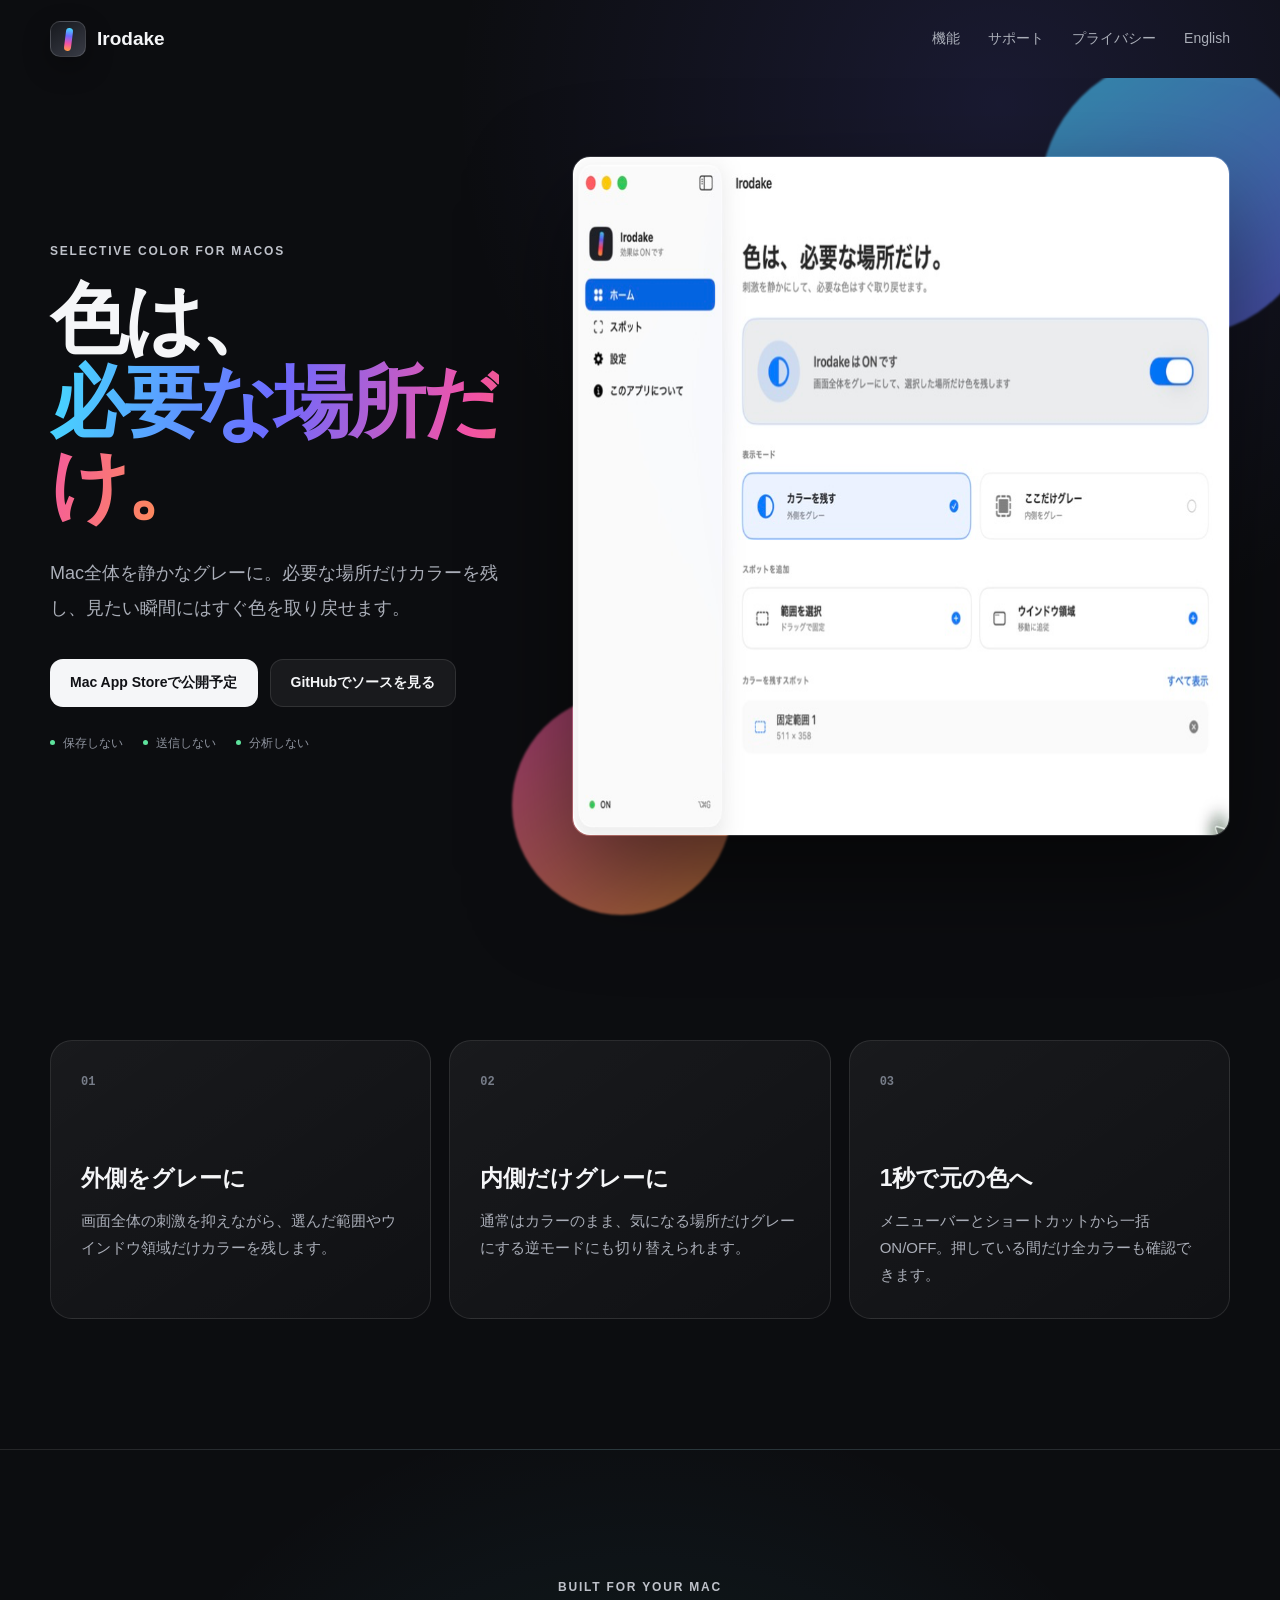
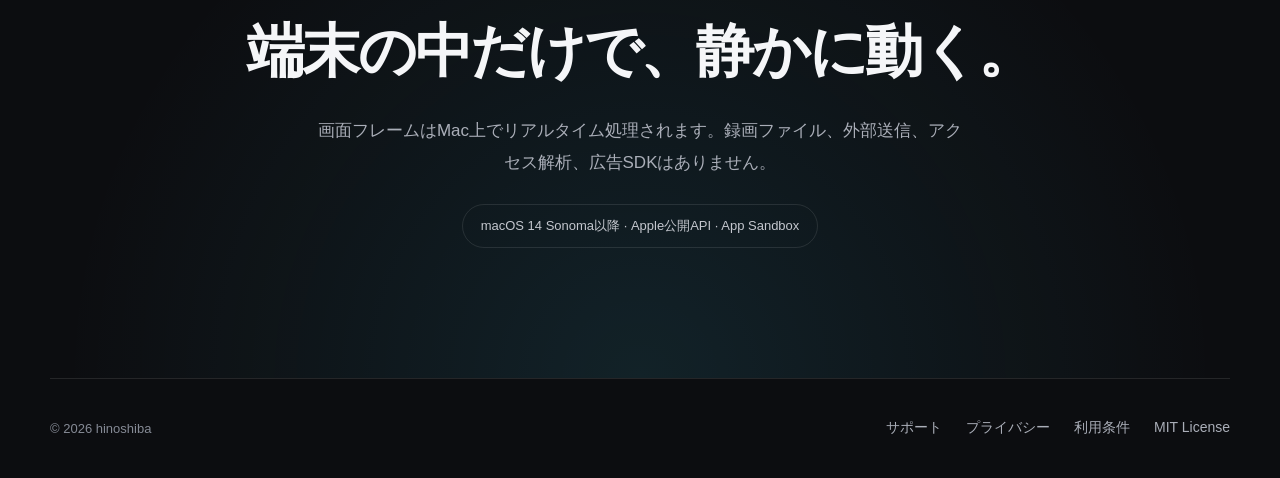
==== http_dist/index.html @ deb0305d "feat: add bilingual App Store submission assets Signed-off-by: kai-kun-ai <s.k.noe@hinoshiba.com>" ====
<!doctype html>
<html lang="ja">
<head>
  <meta charset="utf-8">
  <meta name="viewport" content="width=device-width, initial-scale=1">
  <meta name="theme-color" content="#111216">
  <meta name="description" content="Macの画面をグレースケールにし、必要な場所だけカラーを残せるIrodakeの公式サイトです。">
  <meta property="og:type" content="website">
  <meta property="og:title" content="Irodake — 色は、必要な場所だけ。">
  <meta property="og:description" content="Mac全体をグレーに。必要な場所だけカラーのまま。">
  <meta property="og:image" content="https://www.hinoshiba.com/Irodake/assets/og.png">
  <meta property="og:image:width" content="1200">
  <meta property="og:image:height" content="630">
  <meta name="twitter:card" content="summary_large_image">
  <title>Irodake — 色は、必要な場所だけ。</title>
  <link rel="canonical" href="https://www.hinoshiba.com/Irodake/">
  <link rel="alternate" hreflang="ja" href="https://www.hinoshiba.com/Irodake/">
  <link rel="alternate" hreflang="en" href="https://www.hinoshiba.com/Irodake/en/">
  <link rel="alternate" hreflang="x-default" href="https://www.hinoshiba.com/Irodake/">
  <link rel="icon" href="assets/favicon.png" type="image/png">
  <link rel="stylesheet" href="assets/site.css">
</head>
<body>
  <header class="site-header">
    <a class="brand" href="./" aria-label="Irodake ホーム">
      <span class="brand-mark" aria-hidden="true"><span></span></span>
      <span>Irodake</span>
    </a>
    <nav aria-label="メインナビゲーション">
      <a href="#features">機能</a>
      <a href="support.html">サポート</a>
      <a href="privacy.html">プライバシー</a>
      <a href="en/" lang="en">English</a>
    </nav>
  </header>

  <main>
    <section class="hero">
      <div class="hero-copy">
        <p class="eyebrow">Selective color for macOS</p>
        <h1>色は、<br><span>必要な場所だけ。</span></h1>
        <p class="lead">Mac全体を静かなグレーに。必要な場所だけカラーを残し、見たい瞬間にはすぐ色を取り戻せます。</p>
        <div class="hero-actions">
          <a class="button primary" href="#availability">Mac App Storeで公開予定</a>
          <a class="button secondary" href="https://github.com/hinoshiba/Irodake">GitHubでソースを見る</a>
        </div>
        <ul class="trust-list" aria-label="プライバシー概要">
          <li>保存しない</li>
          <li>送信しない</li>
          <li>分析しない</li>
        </ul>
      </div>
      <div class="hero-visual" aria-label="Irodakeアプリのホーム画面">
        <div class="color-orbit orbit-one"></div>
        <div class="color-orbit orbit-two"></div>
        <img src="assets/app-dashboard-ja.png" width="960" height="680" alt="Irodakeでカラーを残すモードを設定している画面">
      </div>
    </section>

    <section class="promise" id="features">
      <article>
        <span class="number">01</span>
        <h2>外側をグレーに</h2>
        <p>画面全体の刺激を抑えながら、選んだ範囲やウインドウ領域だけカラーを残します。</p>
      </article>
      <article>
        <span class="number">02</span>
        <h2>内側だけグレーに</h2>
        <p>通常はカラーのまま、気になる場所だけグレーにする逆モードにも切り替えられます。</p>
      </article>
      <article>
        <span class="number">03</span>
        <h2>1秒で元の色へ</h2>
        <p>メニューバーとショートカットから一括ON/OFF。押している間だけ全カラーも確認できます。</p>
      </article>
    </section>

    <section class="availability" id="availability">
      <p class="eyebrow">Built for your Mac</p>
      <h2>端末の中だけで、静かに動く。</h2>
      <p>画面フレームはMac上でリアルタイム処理されます。録画ファイル、外部送信、アクセス解析、広告SDKはありません。</p>
      <div class="requirements">macOS 14 Sonoma以降 · Apple公開API · App Sandbox</div>
    </section>
  </main>

  <footer>
    <span>© 2026 hinoshiba</span>
    <div>
      <a href="support.html">サポート</a>
      <a href="privacy.html">プライバシー</a>
      <a href="terms.html">利用条件</a>
      <a href="https://github.com/hinoshiba/Irodake/blob/main/LICENSE">MIT License</a>
    </div>
  </footer>
</body>
</html>
---- http_dist/assets/site.css ----
:root {
  color-scheme: dark;
  --bg: #0c0d10;
  --surface: #15171c;
  --surface-2: #1b1e24;
  --line: rgba(255, 255, 255, 0.1);
  --text: #f5f6f8;
  --muted: #aaaeb8;
  --cyan: #45d9ff;
  --indigo: #6d6aff;
  --pink: #f453a7;
  --orange: #ff9a45;
  --font: -apple-system, BlinkMacSystemFont, "Hiragino Sans", "Yu Gothic UI", "Segoe UI", sans-serif;
}

* { box-sizing: border-box; }
html { scroll-behavior: smooth; }
body {
  margin: 0;
  background:
    radial-gradient(circle at 78% 5%, rgba(109, 106, 255, 0.14), transparent 34rem),
    var(--bg);
  color: var(--text);
  font-family: var(--font);
  -webkit-font-smoothing: antialiased;
}
a { color: inherit; }
a:focus-visible,
button:focus-visible,
summary:focus-visible {
  outline: 3px solid var(--cyan);
  outline-offset: 4px;
  border-radius: 4px;
}

.site-header,
footer {
  width: min(1180px, calc(100% - 40px));
  margin: 0 auto;
  display: flex;
  align-items: center;
  justify-content: space-between;
}
.site-header { min-height: 78px; }
.brand { display: inline-flex; align-items: center; gap: 11px; font-size: 19px; font-weight: 750; text-decoration: none; }
.brand-mark {
  width: 36px;
  height: 36px;
  display: grid;
  place-items: center;
  border-radius: 10px;
  background: linear-gradient(145deg, #17191e, #383b45);
  border: 1px solid rgba(255,255,255,.14);
  box-shadow: 0 10px 28px rgba(0,0,0,.32);
}
.brand-mark span { width: 7px; height: 23px; border-radius: 5px; transform: rotate(7deg); background: linear-gradient(var(--cyan), var(--indigo) 35%, var(--pink) 68%, var(--orange)); }
nav { display: flex; gap: 28px; }
nav a, footer a { color: var(--muted); font-size: 14px; text-decoration: none; }
nav a:hover, footer a:hover { color: var(--text); }

main { overflow: hidden; }
.hero {
  width: min(1180px, calc(100% - 40px));
  min-height: 760px;
  margin: 0 auto;
  padding: 78px 0 100px;
  display: grid;
  grid-template-columns: .82fr 1.18fr;
  gap: 64px;
  align-items: center;
}
.eyebrow { margin: 0 0 20px; color: #bfc2ca; font-size: 12px; font-weight: 720; letter-spacing: .15em; text-transform: uppercase; }
h1 { margin: 0; font-size: clamp(54px, 6.1vw, 86px); line-height: 1.06; letter-spacing: -.05em; }
h1 span { color: transparent; background: linear-gradient(100deg, var(--cyan), var(--indigo) 38%, var(--pink) 70%, var(--orange)); background-clip: text; -webkit-background-clip: text; }
.lead { max-width: 560px; margin: 30px 0 0; color: var(--muted); font-size: 18px; line-height: 1.9; }
.hero-actions { display: flex; flex-wrap: wrap; gap: 12px; margin-top: 34px; }
.button { display: inline-flex; min-height: 48px; align-items: center; justify-content: center; padding: 0 20px; border-radius: 13px; font-size: 14px; font-weight: 700; text-decoration: none; }
.button.primary { background: #f5f6f8; color: #111216; }
.button.secondary { background: rgba(255,255,255,.055); border: 1px solid var(--line); }
.trust-list { display: flex; gap: 20px; margin: 28px 0 0; padding: 0; color: #8f949f; font-size: 12px; list-style: none; }
.trust-list li::before { content: ""; display: inline-block; width: 5px; height: 5px; margin: 0 8px 2px 0; border-radius: 50%; background: #5ee39d; }
.hero-visual { position: relative; }
.hero-visual img { position: relative; z-index: 2; width: 100%; border: 1px solid rgba(255,255,255,.14); border-radius: 18px; box-shadow: 0 42px 100px rgba(0,0,0,.5); }
.color-orbit { position: absolute; border-radius: 50%; filter: blur(1px); opacity: .6; }
.orbit-one { width: 280px; height: 280px; right: -90px; top: -100px; background: linear-gradient(145deg, var(--cyan), var(--indigo)); }
.orbit-two { width: 220px; height: 220px; left: -60px; bottom: -75px; background: linear-gradient(145deg, var(--pink), var(--orange)); }

.promise { width: min(1180px, calc(100% - 40px)); margin: 0 auto; padding: 100px 0; display: grid; grid-template-columns: repeat(3, 1fr); gap: 18px; }
.promise article { min-height: 260px; padding: 30px; border: 1px solid var(--line); border-radius: 22px; background: linear-gradient(145deg, rgba(255,255,255,.055), rgba(255,255,255,.02)); }
.number { color: #777d89; font: 700 12px ui-monospace, SFMono-Regular, Menlo, monospace; }
.promise h2 { margin: 74px 0 13px; font-size: 23px; }
.promise p { margin: 0; color: var(--muted); line-height: 1.8; font-size: 15px; }
.availability { margin-top: 30px; padding: 130px 20px; text-align: center; border-top: 1px solid var(--line); background: radial-gradient(circle at 50% 100%, rgba(69,217,255,.1), transparent 36rem); }
.availability h2 { margin: 0; font-size: clamp(34px, 4.5vw, 62px); letter-spacing: -.04em; }
.availability > p:not(.eyebrow) { max-width: 660px; margin: 24px auto; color: var(--muted); font-size: 17px; line-height: 1.9; }
.requirements { display: inline-flex; padding: 12px 18px; border: 1px solid var(--line); border-radius: 999px; color: #c4c7ce; font-size: 13px; }
footer { min-height: 100px; border-top: 1px solid var(--line); color: #858a95; font-size: 13px; }
footer div { display: flex; gap: 24px; }

.document-page {
  width: min(980px, calc(100% - 40px));
  margin: 0 auto;
  padding: 90px 0 120px;
  overflow: visible;
}
.document-hero { max-width: 860px; padding: 30px 0 82px; }
.document-hero h1 { font-size: clamp(48px, 6vw, 78px); }
.document-hero h1 span { color: transparent; background: linear-gradient(100deg, var(--cyan), var(--indigo) 40%, var(--pink)); background-clip: text; -webkit-background-clip: text; }
.document-hero > p:last-child { margin: 26px 0 0; color: var(--muted); font-size: 15px; }
.document { display: grid; gap: 18px; }
.document section,
.support-card {
  padding: 38px 42px;
  border: 1px solid var(--line);
  border-radius: 22px;
  background: linear-gradient(145deg, rgba(255,255,255,.052), rgba(255,255,255,.018));
}
.document h2,
.support-card h2 { margin: 0 0 18px; font-size: 24px; letter-spacing: -.02em; }
.document h3 { margin: 30px 0 8px; color: #e7e9ed; font-size: 17px; }
.document p,
.document li,
.support-card p { color: var(--muted); font-size: 15px; line-height: 1.9; }
.document p { margin: 0; }
.document p + p { margin-top: 16px; }
.document ul { margin: 0; padding-left: 1.4em; }
.document a { color: #83ddff; text-underline-offset: 3px; }
.document code { padding: 2px 7px; border: 1px solid var(--line); border-radius: 6px; background: rgba(0,0,0,.3); color: #e8e9ec; font-family: ui-monospace, SFMono-Regular, Menlo, monospace; font-size: .88em; overflow-wrap: anywhere; }
.check-list { list-style: none; padding: 0 !important; }
.check-list li { position: relative; padding-left: 28px; }
.check-list li + li { margin-top: 8px; }
.check-list li::before { content: "✓"; position: absolute; left: 0; color: #5ee39d; font-weight: 800; }
.support-cards { display: grid; grid-template-columns: repeat(3, 1fr); gap: 16px; margin-bottom: 18px; }
.support-card { display: block; min-height: 230px; text-decoration: none; transition: transform .18s ease, border-color .18s ease, background .18s ease; }
.support-card:hover { transform: translateY(-3px); border-color: rgba(255,255,255,.2); background: linear-gradient(145deg, rgba(255,255,255,.075), rgba(255,255,255,.025)); }
.support-card h2 { margin-top: 58px; }
.support-card p { margin: 0; }
.faq details { padding: 20px 0; border-top: 1px solid var(--line); }
.faq details:first-of-type { margin-top: 22px; }
.faq details:last-child { padding-bottom: 0; }
.faq summary { cursor: pointer; color: #eceef2; font-size: 16px; font-weight: 680; }
.faq details p { margin-top: 12px; }
.not-found { min-height: 100vh; display: grid; place-content: center; justify-items: start; gap: 24px; padding: 30px; }
.not-found h1 { font-size: clamp(42px, 6vw, 80px); }

@media (max-width: 900px) {
  nav a:not(:last-child) { display: none; }
  .hero { min-height: 0; grid-template-columns: 1fr; padding-top: 48px; }
  .hero-copy { text-align: center; }
  .lead { margin-left: auto; margin-right: auto; }
  .hero-actions, .trust-list { justify-content: center; }
  .promise { grid-template-columns: 1fr; padding-top: 30px; }
  .promise article { min-height: 220px; }
  .support-cards { grid-template-columns: 1fr; }
  .support-card { min-height: 190px; }
  .support-card h2 { margin-top: 36px; }
}
@media (max-width: 560px) {
  .site-header, footer, .hero, .promise { width: min(100% - 28px, 1180px); }
  .hero { gap: 44px; padding-bottom: 72px; }
  h1 { font-size: 48px; }
  .lead { font-size: 16px; }
  .hero-actions { flex-direction: column; }
  .trust-list { gap: 10px; font-size: 11px; }
  .orbit-one { right: -160px; }
  footer { align-items: flex-start; flex-direction: column; justify-content: center; gap: 12px; }
  footer div { flex-wrap: wrap; gap: 12px 20px; }
  .document-page { width: min(100% - 28px, 980px); padding-top: 54px; }
  .document-hero { padding-bottom: 50px; }
  .document-hero h1 { font-size: 44px; }
  .document section, .support-card { padding: 28px 24px; }
  .requirements { display: block; line-height: 1.7; }
}
@media (prefers-reduced-motion: reduce) { html { scroll-behavior: auto; } }
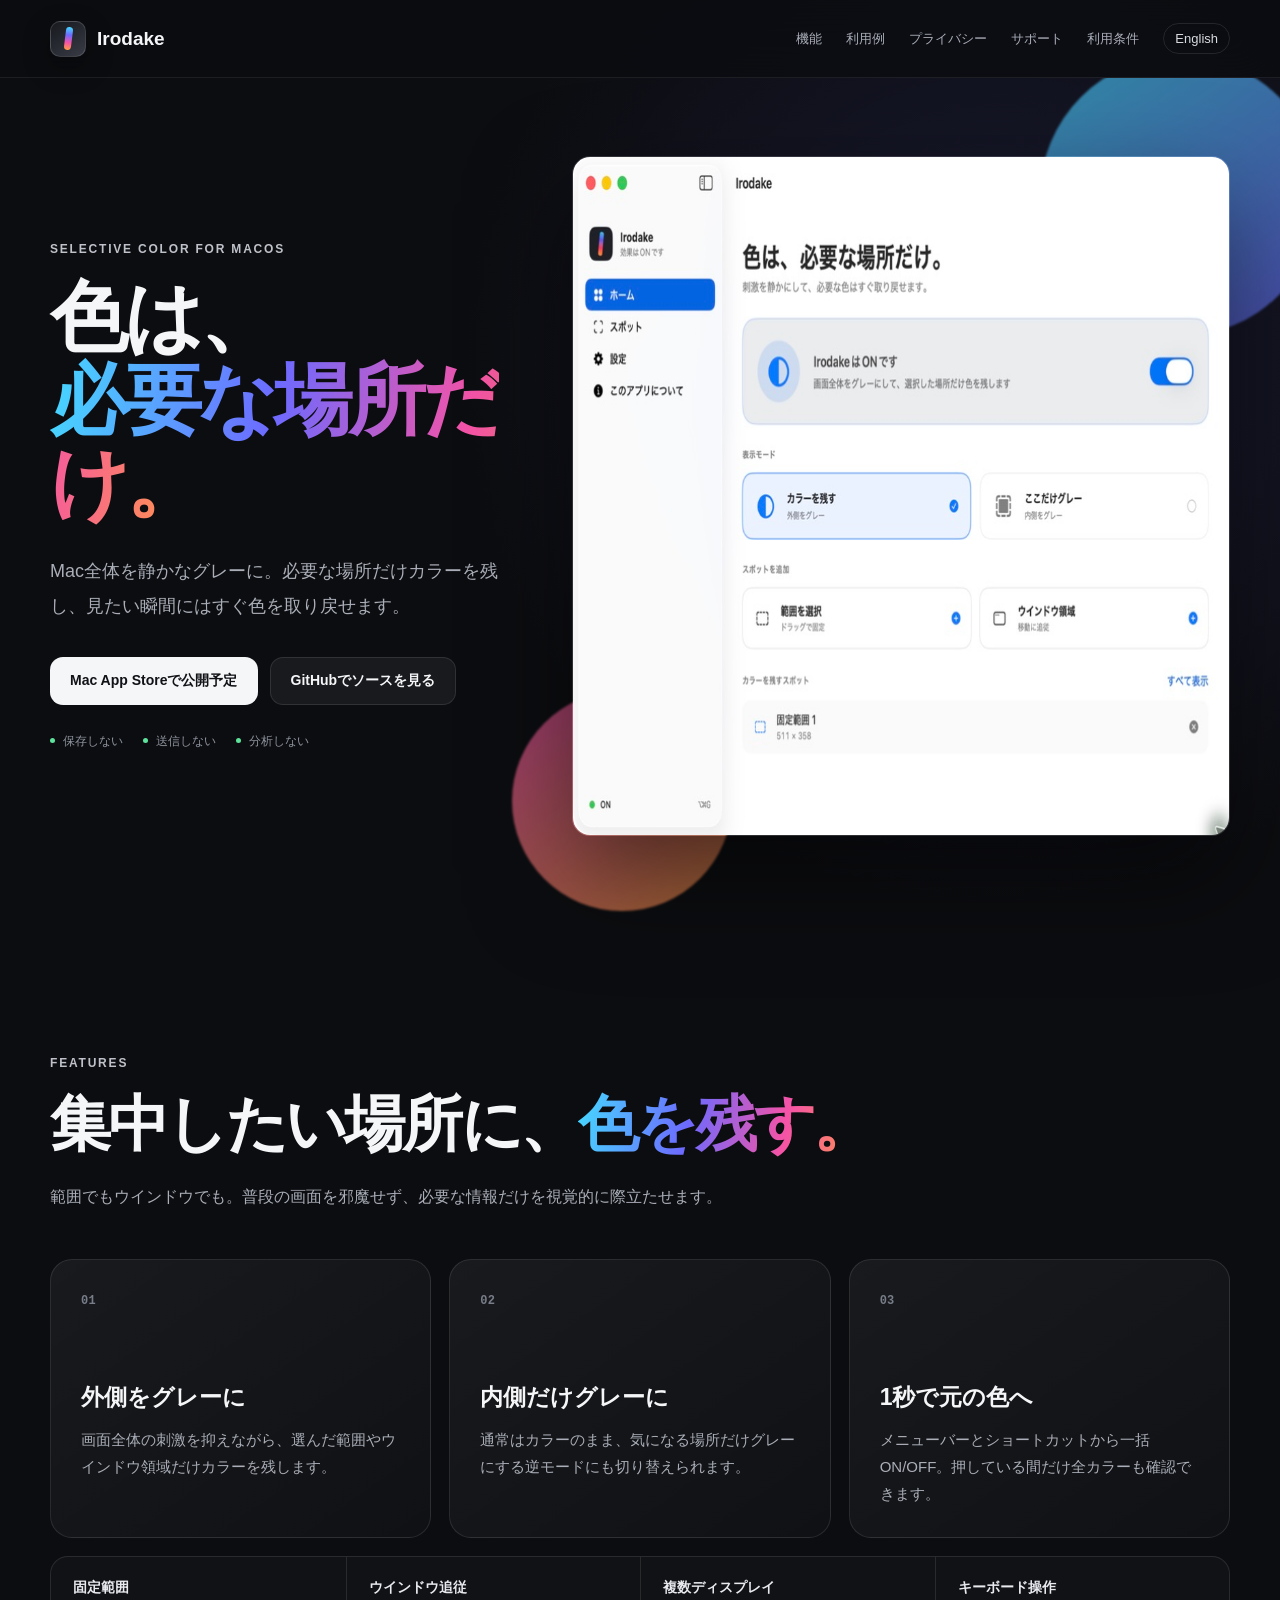
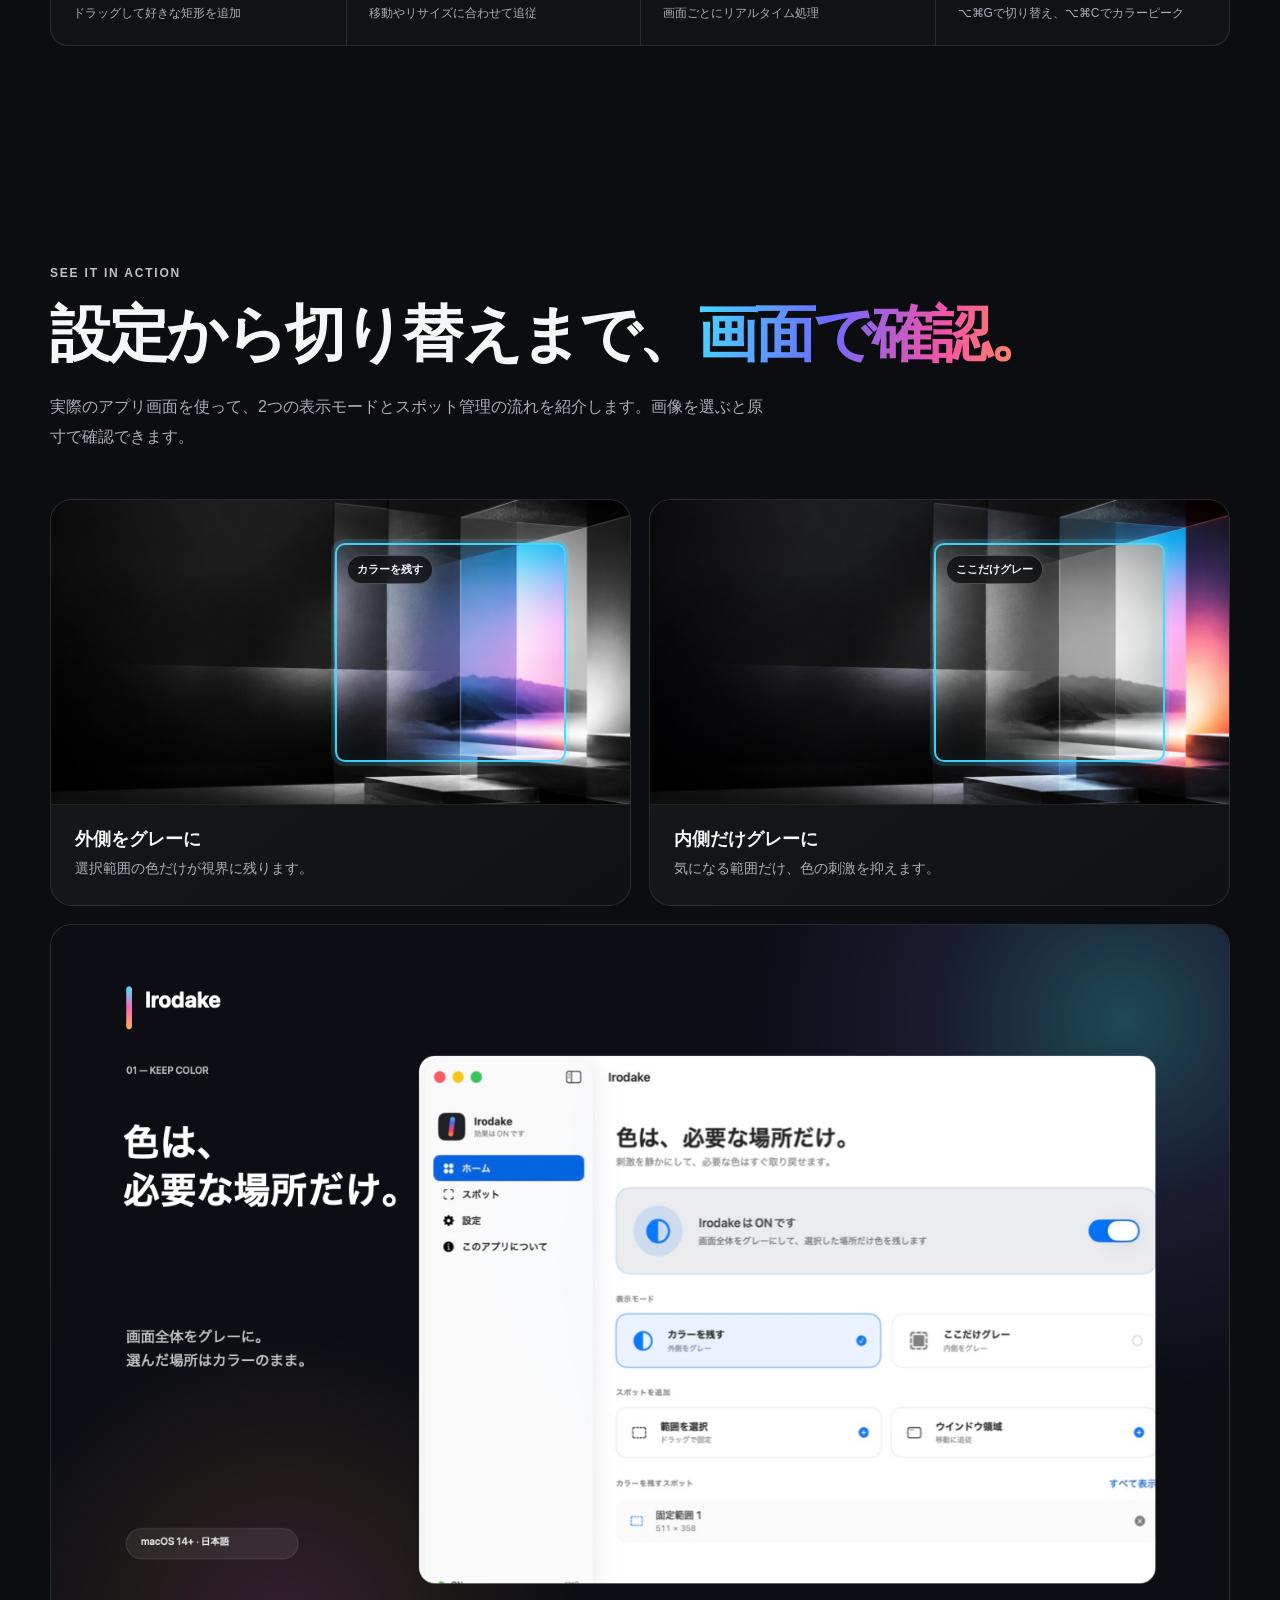
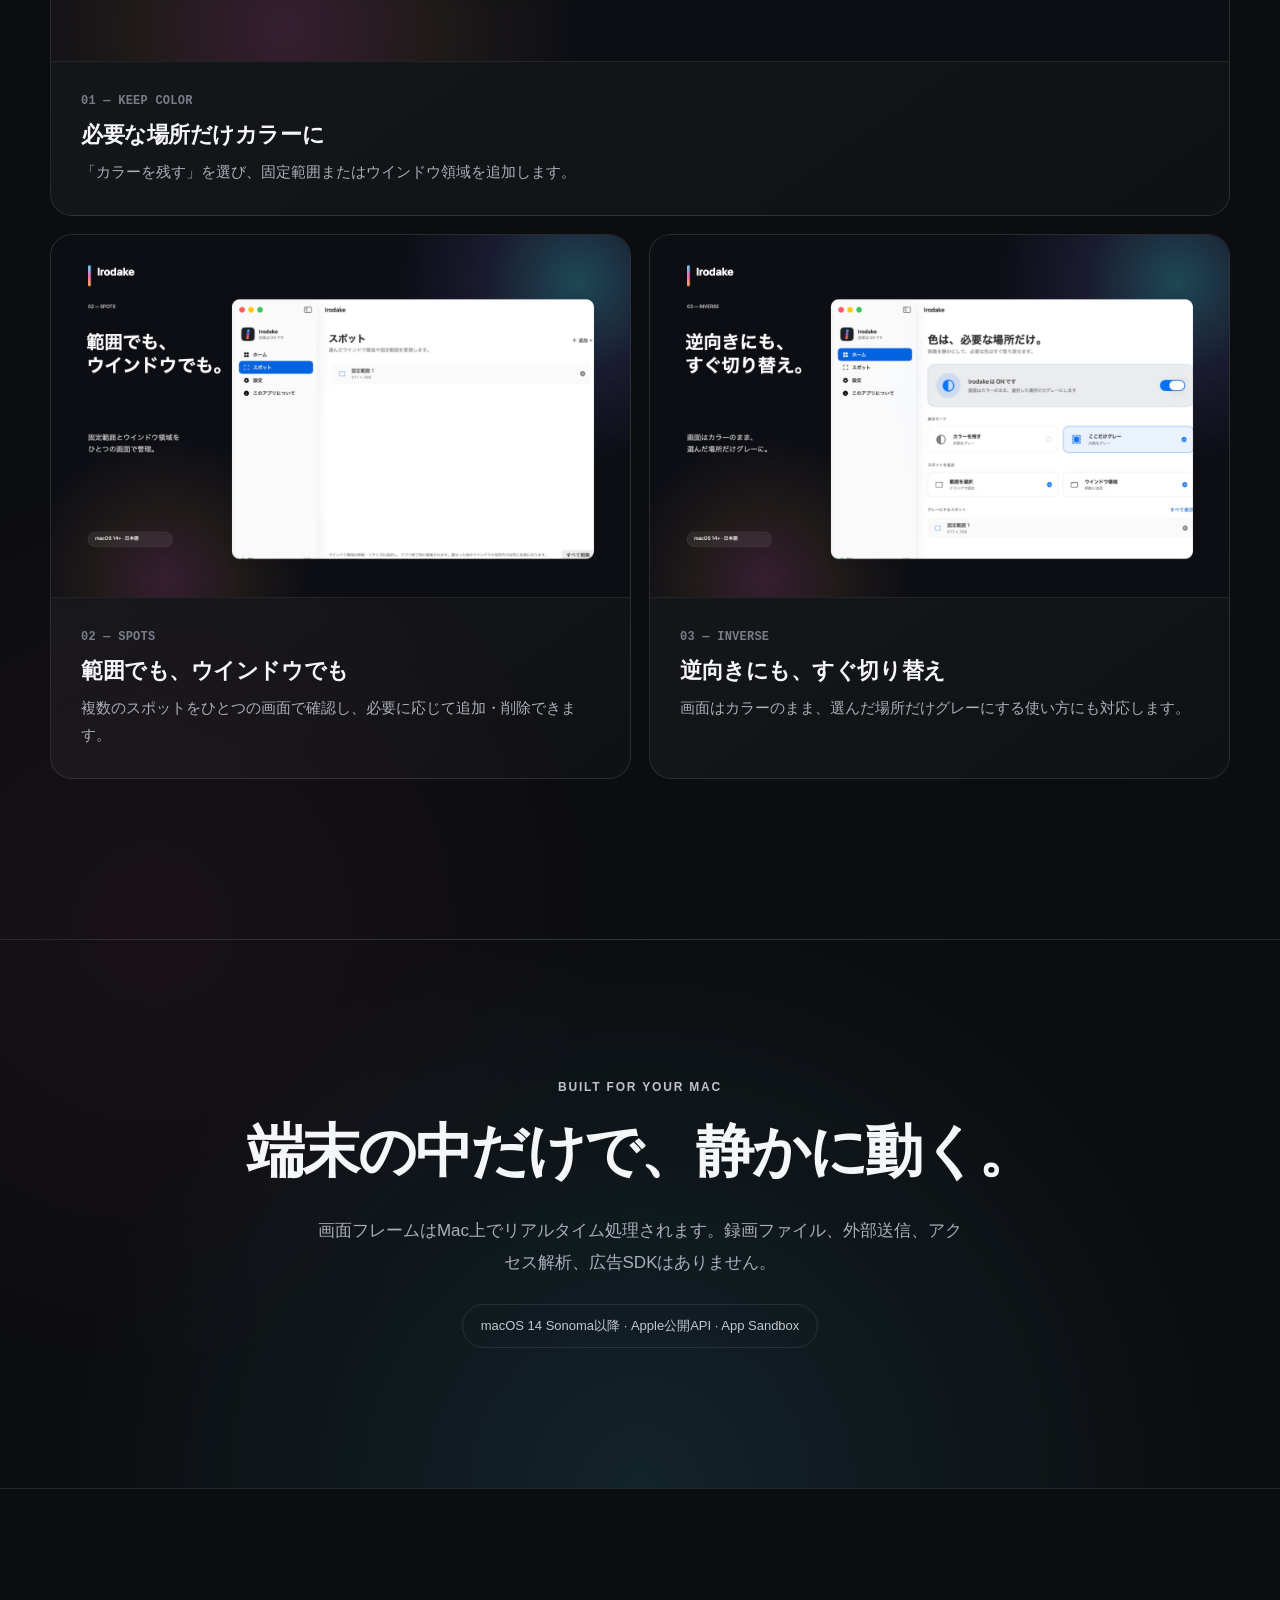
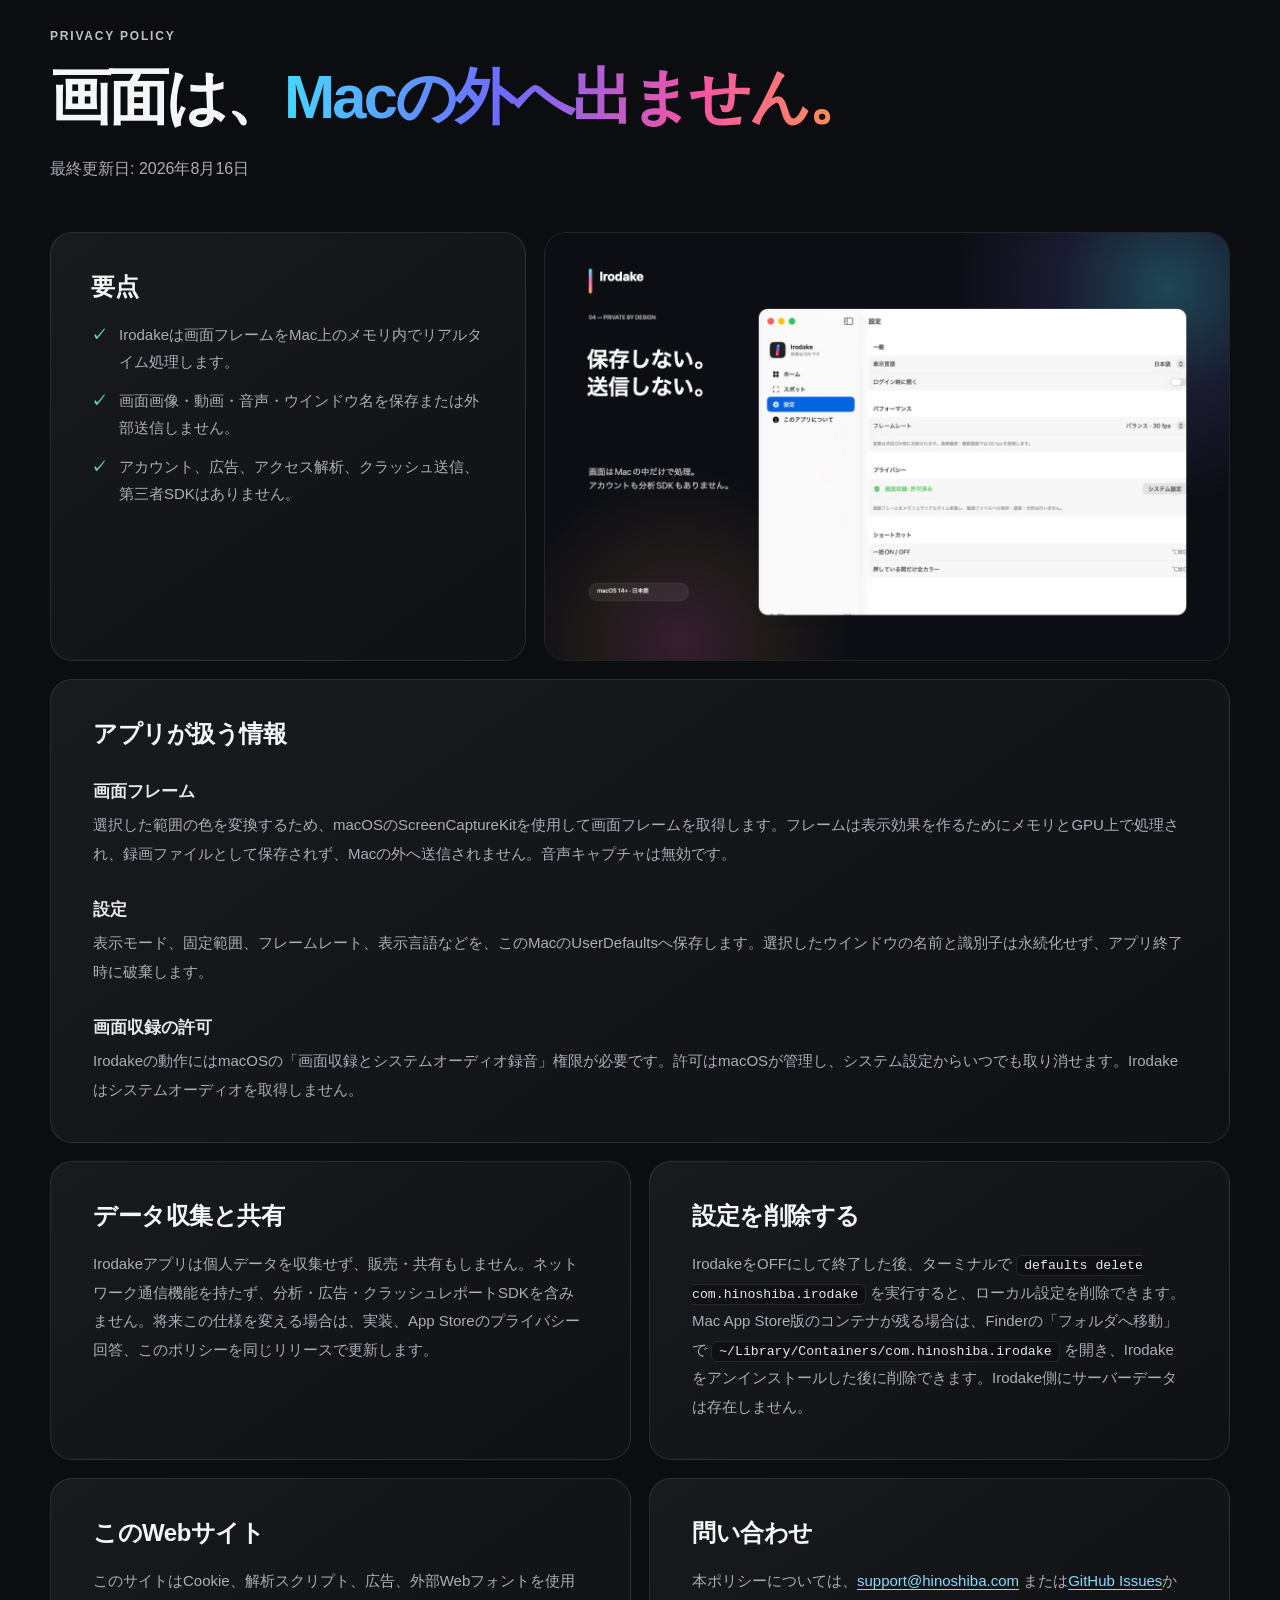
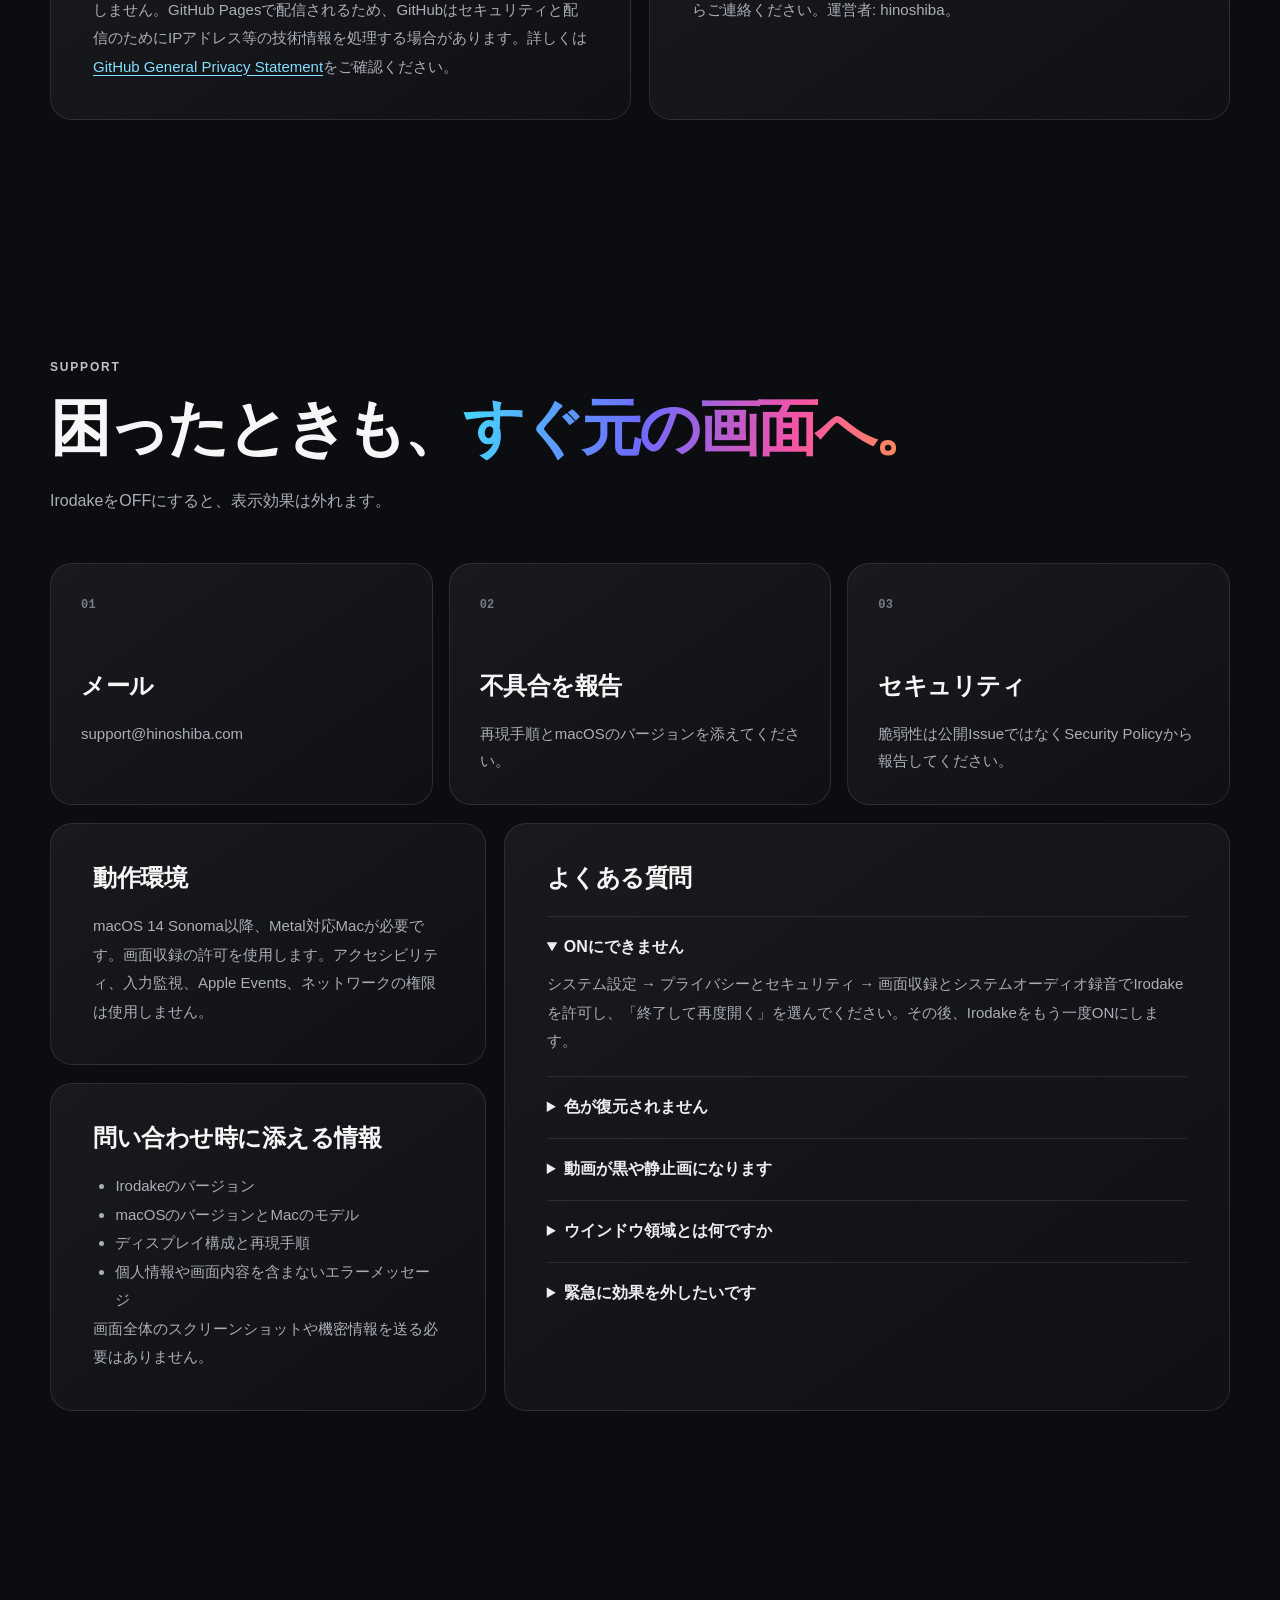
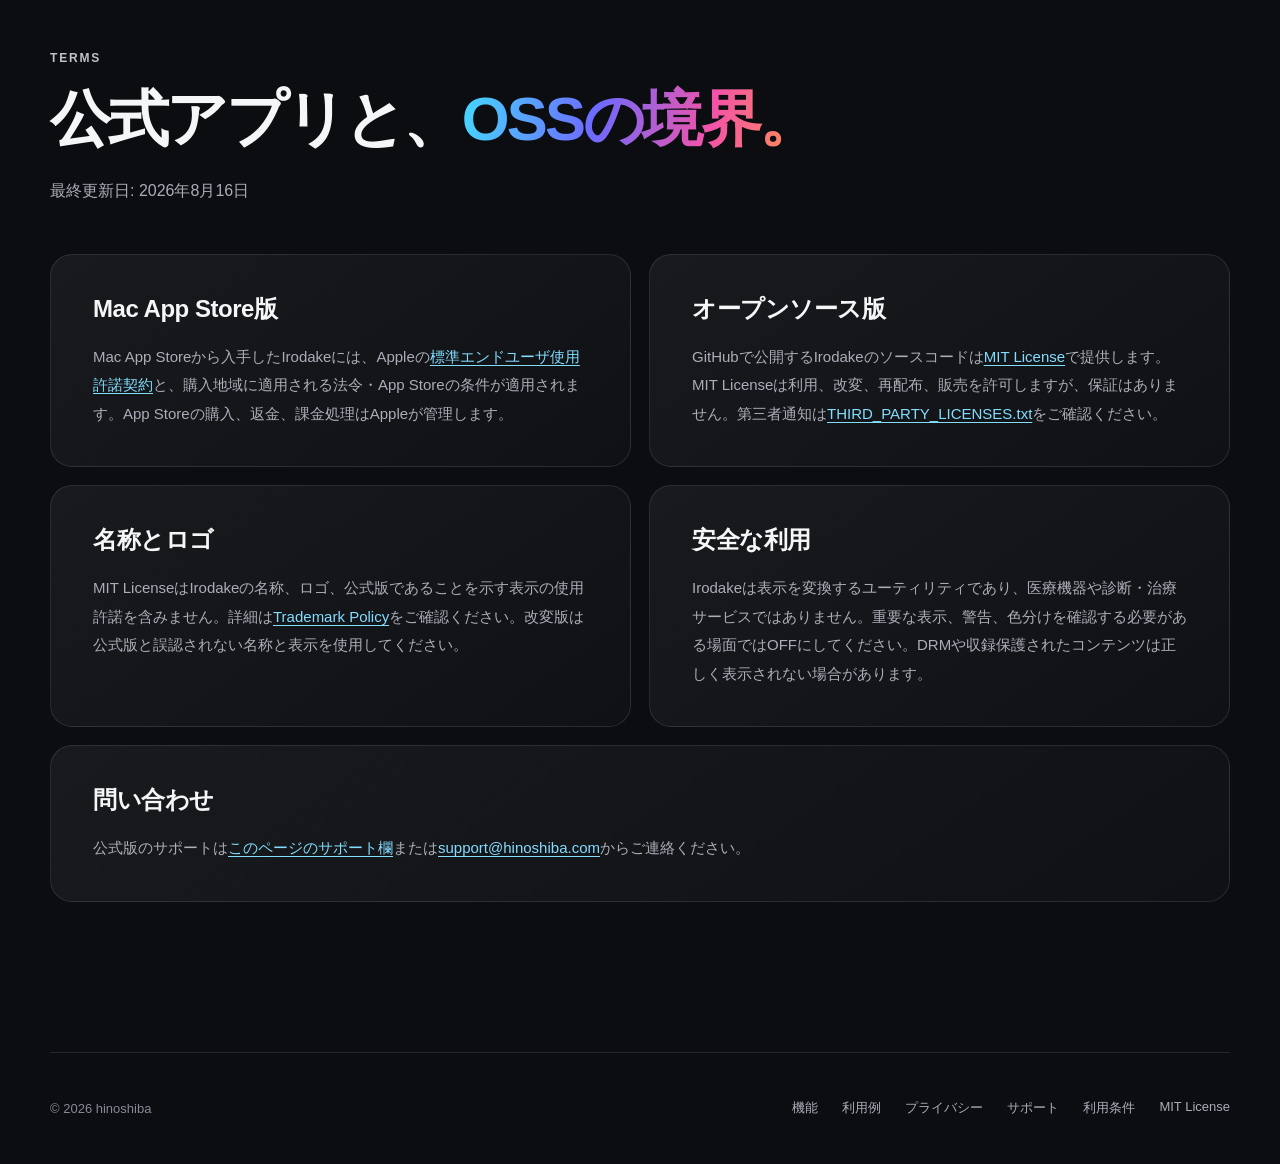
==== commit a6a64a82: "feat: consolidate website into localized pages" ====
--- a/http_dist/index.html
+++ b/http_dist/index.html
@@ -4,7 +4,7 @@
   <meta charset="utf-8">
   <meta name="viewport" content="width=device-width, initial-scale=1">
   <meta name="theme-color" content="#111216">
-  <meta name="description" content="Macの画面をグレースケールにし、必要な場所だけカラーを残せるIrodakeの公式サイトです。">
+  <meta name="description" content="Macの画面をグレースケールにし、必要な場所だけカラーを残せるIrodakeの機能、利用例、プライバシー、サポート情報をまとめた公式サイトです。">
   <meta property="og:type" content="website">
   <meta property="og:title" content="Irodake — 色は、必要な場所だけ。">
   <meta property="og:description" content="Mac全体をグレーに。必要な場所だけカラーのまま。">
@@ -22,19 +22,21 @@
 </head>
 <body>
   <header class="site-header">
-    <a class="brand" href="./" aria-label="Irodake ホーム">
+    <a class="brand" href="#top" aria-label="Irodake ページ先頭">
       <span class="brand-mark" aria-hidden="true"><span></span></span>
       <span>Irodake</span>
     </a>
     <nav aria-label="メインナビゲーション">
       <a href="#features">機能</a>
-      <a href="support.html">サポート</a>
-      <a href="privacy.html">プライバシー</a>
-      <a href="en/" lang="en">English</a>
+      <a href="#examples">利用例</a>
+      <a href="#privacy">プライバシー</a>
+      <a href="#support">サポート</a>
+      <a href="#terms">利用条件</a>
+      <a class="language-link" href="en/" lang="en" hreflang="en">English</a>
     </nav>
   </header>
 
-  <main>
+  <main id="top">
     <section class="hero">
       <div class="hero-copy">
         <p class="eyebrow">Selective color for macOS</p>
@@ -53,42 +55,211 @@
       <div class="hero-visual" aria-label="Irodakeアプリのホーム画面">
         <div class="color-orbit orbit-one"></div>
         <div class="color-orbit orbit-two"></div>
-        <img src="assets/app-dashboard-ja.png" width="960" height="680" alt="Irodakeでカラーを残すモードを設定している画面">
-      </div>
-    </section>
-
-    <section class="promise" id="features">
-      <article>
-        <span class="number">01</span>
-        <h2>外側をグレーに</h2>
-        <p>画面全体の刺激を抑えながら、選んだ範囲やウインドウ領域だけカラーを残します。</p>
-      </article>
-      <article>
-        <span class="number">02</span>
-        <h2>内側だけグレーに</h2>
-        <p>通常はカラーのまま、気になる場所だけグレーにする逆モードにも切り替えられます。</p>
-      </article>
-      <article>
-        <span class="number">03</span>
-        <h2>1秒で元の色へ</h2>
-        <p>メニューバーとショートカットから一括ON/OFF。押している間だけ全カラーも確認できます。</p>
-      </article>
-    </section>
-
-    <section class="availability" id="availability">
+        <img src="assets/app-dashboard-ja.png" width="960" height="680" alt="カラーを残すモードを設定しているIrodakeのホーム画面">
+      </div>
+    </section>
+
+    <section class="section-shell" id="features" aria-labelledby="features-title">
+      <header class="section-heading">
+        <p class="eyebrow">Features</p>
+        <h2 id="features-title">集中したい場所に、<span>色を残す。</span></h2>
+        <p>範囲でもウインドウでも。普段の画面を邪魔せず、必要な情報だけを視覚的に際立たせます。</p>
+      </header>
+      <div class="promise">
+        <article>
+          <span class="number">01</span>
+          <h3>外側をグレーに</h3>
+          <p>画面全体の刺激を抑えながら、選んだ範囲やウインドウ領域だけカラーを残します。</p>
+        </article>
+        <article>
+          <span class="number">02</span>
+          <h3>内側だけグレーに</h3>
+          <p>通常はカラーのまま、気になる場所だけグレーにする逆モードにも切り替えられます。</p>
+        </article>
+        <article>
+          <span class="number">03</span>
+          <h3>1秒で元の色へ</h3>
+          <p>メニューバーとショートカットから一括ON/OFF。押している間だけ全カラーも確認できます。</p>
+        </article>
+      </div>
+      <ul class="capability-list" aria-label="その他の機能">
+        <li><strong>固定範囲</strong><span>ドラッグして好きな矩形を追加</span></li>
+        <li><strong>ウインドウ追従</strong><span>移動やリサイズに合わせて追従</span></li>
+        <li><strong>複数ディスプレイ</strong><span>画面ごとにリアルタイム処理</span></li>
+        <li><strong>キーボード操作</strong><span>⌥⌘Gで切り替え、⌥⌘Cでカラーピーク</span></li>
+      </ul>
+    </section>
+
+    <section class="section-shell showcase" id="examples" aria-labelledby="examples-title">
+      <header class="section-heading">
+        <p class="eyebrow">See it in action</p>
+        <h2 id="examples-title">設定から<br class="mobile-break">切り替えまで、<span class="keep-together">画面で確認。</span></h2>
+        <p>実際のアプリ画面を使って、2つの表示モードとスポット管理の流れを紹介します。画像を選ぶと原寸で確認できます。</p>
+      </header>
+      <div class="effect-grid" aria-label="2つの表示モードの比較">
+        <figure class="effect-card">
+          <div class="effect-visual keep-color-effect" role="img" aria-label="画面全体はグレースケールで、選択した右側の範囲だけカラーになっている表示イメージ">
+            <img class="effect-base" src="assets/og.png" width="1200" height="630" loading="lazy" decoding="async" alt="">
+            <img class="effect-layer" src="assets/og.png" width="1200" height="630" loading="lazy" decoding="async" alt="">
+            <span class="effect-selection" aria-hidden="true"></span>
+            <span class="effect-label">カラーを残す</span>
+          </div>
+          <figcaption><strong>外側をグレーに</strong><span>選択範囲の色だけが視界に残ります。</span></figcaption>
+        </figure>
+        <figure class="effect-card">
+          <div class="effect-visual inverse-effect" role="img" aria-label="画面全体はカラーで、選択した右側の範囲だけグレースケールになっている表示イメージ">
+            <img class="effect-base" src="assets/og.png" width="1200" height="630" loading="lazy" decoding="async" alt="">
+            <img class="effect-layer" src="assets/og.png" width="1200" height="630" loading="lazy" decoding="async" alt="">
+            <span class="effect-selection" aria-hidden="true"></span>
+            <span class="effect-label">ここだけグレー</span>
+          </div>
+          <figcaption><strong>内側だけグレーに</strong><span>気になる範囲だけ、色の刺激を抑えます。</span></figcaption>
+        </figure>
+      </div>
+      <div class="showcase-grid">
+        <figure class="showcase-card showcase-card-wide">
+          <a href="assets/sample-keep-color-ja.png" aria-label="カラーを残すモードのサンプル画像を原寸で表示">
+            <img src="assets/sample-keep-color-ja.png" width="1440" height="900" loading="lazy" decoding="async" alt="Irodakeのカラーを残すモード。画面全体をグレーにし、選択した場所だけカラーで表示する設定画面">
+          </a>
+          <figcaption><span class="number">01 — KEEP COLOR</span><h3>必要な場所だけカラーに</h3><p>「カラーを残す」を選び、固定範囲またはウインドウ領域を追加します。</p></figcaption>
+        </figure>
+        <figure class="showcase-card">
+          <a href="assets/sample-spots-ja.png" aria-label="スポット管理のサンプル画像を原寸で表示">
+            <img src="assets/sample-spots-ja.png" width="1440" height="900" loading="lazy" decoding="async" alt="固定範囲とウインドウ領域を一覧で管理するIrodakeのスポット画面">
+          </a>
+          <figcaption><span class="number">02 — SPOTS</span><h3>範囲でも、ウインドウでも</h3><p>複数のスポットをひとつの画面で確認し、必要に応じて追加・削除できます。</p></figcaption>
+        </figure>
+        <figure class="showcase-card">
+          <a href="assets/sample-inverse-ja.png" aria-label="ここだけグレーモードのサンプル画像を原寸で表示">
+            <img src="assets/sample-inverse-ja.png" width="1440" height="900" loading="lazy" decoding="async" alt="選択した場所だけをグレーにするIrodakeの逆モード設定画面">
+          </a>
+          <figcaption><span class="number">03 — INVERSE</span><h3>逆向きにも、すぐ切り替え</h3><p>画面はカラーのまま、選んだ場所だけグレーにする使い方にも対応します。</p></figcaption>
+        </figure>
+      </div>
+    </section>
+
+    <section class="availability" id="availability" aria-labelledby="availability-title">
       <p class="eyebrow">Built for your Mac</p>
-      <h2>端末の中だけで、静かに動く。</h2>
+      <h2 id="availability-title">端末の中だけで、静かに動く。</h2>
       <p>画面フレームはMac上でリアルタイム処理されます。録画ファイル、外部送信、アクセス解析、広告SDKはありません。</p>
       <div class="requirements">macOS 14 Sonoma以降 · Apple公開API · App Sandbox</div>
+    </section>
+
+    <section class="section-shell policy-section" id="privacy" aria-labelledby="privacy-title">
+      <header class="section-heading">
+        <p class="eyebrow">Privacy Policy</p>
+        <h2 id="privacy-title">画面は、<span>Macの外へ出ません。</span></h2>
+        <p>最終更新日: 2026年8月16日</p>
+      </header>
+      <div class="privacy-overview">
+        <div class="privacy-points">
+          <h3>要点</h3>
+          <ul class="check-list">
+            <li>Irodakeは画面フレームをMac上のメモリ内でリアルタイム処理します。</li>
+            <li>画面画像・動画・音声・ウインドウ名を保存または外部送信しません。</li>
+            <li>アカウント、広告、アクセス解析、クラッシュ送信、第三者SDKはありません。</li>
+          </ul>
+        </div>
+        <a class="privacy-image" href="assets/sample-privacy-ja.png" aria-label="Irodakeのプライバシー設定画面を原寸で表示">
+          <img src="assets/sample-privacy-ja.png" width="1440" height="900" loading="lazy" decoding="async" alt="保存しない、送信しないという設計を示すIrodakeの設定画面">
+        </a>
+      </div>
+      <article class="document policy-grid">
+        <section>
+          <h3>アプリが扱う情報</h3>
+          <h4>画面フレーム</h4>
+          <p>選択した範囲の色を変換するため、macOSのScreenCaptureKitを使用して画面フレームを取得します。フレームは表示効果を作るためにメモリとGPU上で処理され、録画ファイルとして保存されず、Macの外へ送信されません。音声キャプチャは無効です。</p>
+          <h4>設定</h4>
+          <p>表示モード、固定範囲、フレームレート、表示言語などを、このMacのUserDefaultsへ保存します。選択したウインドウの名前と識別子は永続化せず、アプリ終了時に破棄します。</p>
+          <h4>画面収録の許可</h4>
+          <p>Irodakeの動作にはmacOSの「画面収録とシステムオーディオ録音」権限が必要です。許可はmacOSが管理し、システム設定からいつでも取り消せます。Irodakeはシステムオーディオを取得しません。</p>
+        </section>
+        <section>
+          <h3>データ収集と共有</h3>
+          <p>Irodakeアプリは個人データを収集せず、販売・共有もしません。ネットワーク通信機能を持たず、分析・広告・クラッシュレポートSDKを含みません。将来この仕様を変える場合は、実装、App Storeのプライバシー回答、このポリシーを同じリリースで更新します。</p>
+        </section>
+        <section>
+          <h3>設定を削除する</h3>
+          <p>IrodakeをOFFにして終了した後、ターミナルで <code>defaults delete com.hinoshiba.irodake</code> を実行すると、ローカル設定を削除できます。Mac App Store版のコンテナが残る場合は、Finderの「フォルダへ移動」で <code>~/Library/Containers/com.hinoshiba.irodake</code> を開き、Irodakeをアンインストールした後に削除できます。Irodake側にサーバーデータは存在しません。</p>
+        </section>
+        <section>
+          <h3>このWebサイト</h3>
+          <p>このサイトはCookie、解析スクリプト、広告、外部Webフォントを使用しません。GitHub Pagesで配信されるため、GitHubはセキュリティと配信のためにIPアドレス等の技術情報を処理する場合があります。詳しくは<a href="https://docs.github.com/site-policy/privacy-policies/github-general-privacy-statement">GitHub General Privacy Statement</a>をご確認ください。</p>
+        </section>
+        <section>
+          <h3>問い合わせ</h3>
+          <p>本ポリシーについては、<a href="mailto:support@hinoshiba.com">support@hinoshiba.com</a> または<a href="https://github.com/hinoshiba/Irodake/issues">GitHub Issues</a>からご連絡ください。運営者: hinoshiba。</p>
+        </section>
+      </article>
+    </section>
+
+    <section class="section-shell" id="support" aria-labelledby="support-title">
+      <header class="section-heading">
+        <p class="eyebrow">Support</p>
+        <h2 id="support-title">困ったときも、<span>すぐ元の画面へ。</span></h2>
+        <p>IrodakeをOFFにすると、表示効果は外れます。</p>
+      </header>
+      <div class="support-cards">
+        <a class="support-card" href="mailto:support@hinoshiba.com">
+          <span class="number">01</span><h3>メール</h3><p>support@hinoshiba.com</p>
+        </a>
+        <a class="support-card" href="https://github.com/hinoshiba/Irodake/issues">
+          <span class="number">02</span><h3>不具合を報告</h3><p>再現手順とmacOSのバージョンを添えてください。</p>
+        </a>
+        <a class="support-card" href="https://github.com/hinoshiba/Irodake/security">
+          <span class="number">03</span><h3>セキュリティ</h3><p>脆弱性は公開IssueではなくSecurity Policyから報告してください。</p>
+        </a>
+      </div>
+      <article class="document support-document faq">
+        <section>
+          <h3>動作環境</h3>
+          <p>macOS 14 Sonoma以降、Metal対応Macが必要です。画面収録の許可を使用します。アクセシビリティ、入力監視、Apple Events、ネットワークの権限は使用しません。</p>
+        </section>
+        <section>
+          <h3>よくある質問</h3>
+          <details open><summary>ONにできません</summary><p>システム設定 → プライバシーとセキュリティ → 画面収録とシステムオーディオ録音でIrodakeを許可し、「終了して再度開く」を選んでください。その後、Irodakeをもう一度ONにします。</p></details>
+          <details><summary>色が復元されません</summary><p>macOS標準のカラーフィルタでグレースケールが有効な場合、Irodakeは元の色を取得できません。システム設定 → アクセシビリティ → ディスプレイでカラーフィルタをOFFにしてください。</p></details>
+          <details><summary>動画が黒や静止画になります</summary><p>DRMや収録保護されたコンテンツは、黒、静止画、または欠落として表示される場合があります。Irodakeは保護を回避しません。</p></details>
+          <details><summary>ウインドウ領域とは何ですか</summary><p>選んだウインドウの現在の矩形へ移動・リサイズ追従します。その上に別のウインドウが重なると、矩形内の重なった部分にも同じ効果がかかります。追跡ルールはアプリ終了時に破棄されます。</p></details>
+          <details><summary>緊急に効果を外したいです</summary><p>メニューバーのIrodakeからOFFにするか、⌥⌘Gを押してください。Irodakeを終了しても効果は外れます。</p></details>
+        </section>
+        <section>
+          <h3>問い合わせ時に添える情報</h3>
+          <ul>
+            <li>Irodakeのバージョン</li>
+            <li>macOSのバージョンとMacのモデル</li>
+            <li>ディスプレイ構成と再現手順</li>
+            <li>個人情報や画面内容を含まないエラーメッセージ</li>
+          </ul>
+          <p>画面全体のスクリーンショットや機密情報を送る必要はありません。</p>
+        </section>
+      </article>
+    </section>
+
+    <section class="section-shell terms-section" id="terms" aria-labelledby="terms-title">
+      <header class="section-heading">
+        <p class="eyebrow">Terms</p>
+        <h2 id="terms-title">公式アプリと、<span>OSSの境界。</span></h2>
+        <p>最終更新日: 2026年8月16日</p>
+      </header>
+      <article class="document terms-grid">
+        <section><h3>Mac App Store版</h3><p>Mac App Storeから入手したIrodakeには、Appleの<a href="https://www.apple.com/legal/internet-services/itunes/dev/stdeula/">標準エンドユーザ使用許諾契約</a>と、購入地域に適用される法令・App Storeの条件が適用されます。App Storeの購入、返金、課金処理はAppleが管理します。</p></section>
+        <section><h3>オープンソース版</h3><p>GitHubで公開するIrodakeのソースコードは<a href="https://github.com/hinoshiba/Irodake/blob/main/LICENSE">MIT License</a>で提供します。MIT Licenseは利用、改変、再配布、販売を許可しますが、保証はありません。第三者通知は<a href="https://github.com/hinoshiba/Irodake/blob/main/THIRD_PARTY_LICENSES.txt">THIRD_PARTY_LICENSES.txt</a>をご確認ください。</p></section>
+        <section><h3>名称とロゴ</h3><p>MIT LicenseはIrodakeの名称、ロゴ、公式版であることを示す表示の使用許諾を含みません。詳細は<a href="https://github.com/hinoshiba/Irodake/blob/main/TRADEMARKS.md">Trademark Policy</a>をご確認ください。改変版は公式版と誤認されない名称と表示を使用してください。</p></section>
+        <section><h3>安全な利用</h3><p>Irodakeは表示を変換するユーティリティであり、医療機器や診断・治療サービスではありません。重要な表示、警告、色分けを確認する必要がある場面ではOFFにしてください。DRMや収録保護されたコンテンツは正しく表示されない場合があります。</p></section>
+        <section><h3>問い合わせ</h3><p>公式版のサポートは<a href="#support">このページのサポート欄</a>または<a href="mailto:support@hinoshiba.com">support@hinoshiba.com</a>からご連絡ください。</p></section>
+      </article>
     </section>
   </main>
 
   <footer>
     <span>© 2026 hinoshiba</span>
     <div>
-      <a href="support.html">サポート</a>
-      <a href="privacy.html">プライバシー</a>
-      <a href="terms.html">利用条件</a>
+      <a href="#features">機能</a>
+      <a href="#examples">利用例</a>
+      <a href="#privacy">プライバシー</a>
+      <a href="#support">サポート</a>
+      <a href="#terms">利用条件</a>
       <a href="https://github.com/hinoshiba/Irodake/blob/main/LICENSE">MIT License</a>
     </div>
   </footer>
--- a/http_dist/assets/site.css
+++ b/http_dist/assets/site.css
@@ -4,26 +4,30 @@
   --surface: #15171c;
   --surface-2: #1b1e24;
   --line: rgba(255, 255, 255, 0.1);
+  --line-strong: rgba(255, 255, 255, 0.16);
   --text: #f5f6f8;
   --muted: #aaaeb8;
   --cyan: #45d9ff;
   --indigo: #6d6aff;
   --pink: #f453a7;
   --orange: #ff9a45;
+  --green: #5ee39d;
   --font: -apple-system, BlinkMacSystemFont, "Hiragino Sans", "Yu Gothic UI", "Segoe UI", sans-serif;
 }
 
 * { box-sizing: border-box; }
-html { scroll-behavior: smooth; }
+html { scroll-behavior: smooth; scroll-padding-top: 100px; }
 body {
   margin: 0;
   background:
-    radial-gradient(circle at 78% 5%, rgba(109, 106, 255, 0.14), transparent 34rem),
+    radial-gradient(circle at 78% 4%, rgba(109, 106, 255, 0.15), transparent 34rem),
+    radial-gradient(circle at 12% 45%, rgba(244, 83, 167, 0.055), transparent 28rem),
     var(--bg);
   color: var(--text);
   font-family: var(--font);
   -webkit-font-smoothing: antialiased;
 }
+img { max-width: 100%; }
 a { color: inherit; }
 a:focus-visible,
 button:focus-visible,
@@ -33,30 +37,64 @@
   border-radius: 4px;
 }
 
-.site-header,
-footer {
-  width: min(1180px, calc(100% - 40px));
-  margin: 0 auto;
+.site-header {
+  position: sticky;
+  z-index: 20;
+  top: 0;
+  min-height: 78px;
+  padding-right: max(20px, calc((100% - 1180px) / 2));
+  padding-left: max(20px, calc((100% - 1180px) / 2));
   display: flex;
   align-items: center;
   justify-content: space-between;
-}
-.site-header { min-height: 78px; }
-.brand { display: inline-flex; align-items: center; gap: 11px; font-size: 19px; font-weight: 750; text-decoration: none; }
+  gap: 28px;
+  border-bottom: 1px solid rgba(255, 255, 255, 0.075);
+  background: rgba(12, 13, 16, 0.82);
+  -webkit-backdrop-filter: blur(20px) saturate(140%);
+  backdrop-filter: blur(20px) saturate(140%);
+}
+.brand {
+  display: inline-flex;
+  flex: none;
+  align-items: center;
+  gap: 11px;
+  font-size: 19px;
+  font-weight: 750;
+  text-decoration: none;
+}
 .brand-mark {
   width: 36px;
   height: 36px;
   display: grid;
   place-items: center;
+  border: 1px solid rgba(255, 255, 255, 0.14);
   border-radius: 10px;
   background: linear-gradient(145deg, #17191e, #383b45);
-  border: 1px solid rgba(255,255,255,.14);
-  box-shadow: 0 10px 28px rgba(0,0,0,.32);
-}
-.brand-mark span { width: 7px; height: 23px; border-radius: 5px; transform: rotate(7deg); background: linear-gradient(var(--cyan), var(--indigo) 35%, var(--pink) 68%, var(--orange)); }
-nav { display: flex; gap: 28px; }
-nav a, footer a { color: var(--muted); font-size: 14px; text-decoration: none; }
-nav a:hover, footer a:hover { color: var(--text); }
+  box-shadow: 0 10px 28px rgba(0, 0, 0, 0.32);
+}
+.brand-mark span {
+  width: 7px;
+  height: 23px;
+  border-radius: 5px;
+  transform: rotate(7deg);
+  background: linear-gradient(var(--cyan), var(--indigo) 35%, var(--pink) 68%, var(--orange));
+}
+nav { display: flex; align-items: center; gap: 24px; }
+nav a,
+footer a {
+  color: var(--muted);
+  font-size: 13px;
+  text-decoration: none;
+  transition: color 0.18s ease;
+}
+nav a:hover,
+footer a:hover { color: var(--text); }
+.language-link {
+  padding: 7px 11px;
+  border: 1px solid var(--line);
+  border-radius: 999px;
+  color: #d8dbe1;
+}
 
 main { overflow: hidden; }
 .hero {
@@ -65,110 +103,426 @@
   margin: 0 auto;
   padding: 78px 0 100px;
   display: grid;
-  grid-template-columns: .82fr 1.18fr;
+  grid-template-columns: 0.82fr 1.18fr;
   gap: 64px;
   align-items: center;
 }
-.eyebrow { margin: 0 0 20px; color: #bfc2ca; font-size: 12px; font-weight: 720; letter-spacing: .15em; text-transform: uppercase; }
-h1 { margin: 0; font-size: clamp(54px, 6.1vw, 86px); line-height: 1.06; letter-spacing: -.05em; }
-h1 span { color: transparent; background: linear-gradient(100deg, var(--cyan), var(--indigo) 38%, var(--pink) 70%, var(--orange)); background-clip: text; -webkit-background-clip: text; }
-.lead { max-width: 560px; margin: 30px 0 0; color: var(--muted); font-size: 18px; line-height: 1.9; }
+.eyebrow {
+  margin: 0 0 20px;
+  color: #bfc2ca;
+  font-size: 12px;
+  font-weight: 720;
+  letter-spacing: 0.15em;
+  text-transform: uppercase;
+}
+h1 {
+  margin: 0;
+  font-size: clamp(54px, 6.1vw, 86px);
+  line-height: 1.06;
+  letter-spacing: -0.05em;
+}
+h1 span,
+.section-heading h2 span {
+  color: transparent;
+  background: linear-gradient(100deg, var(--cyan), var(--indigo) 38%, var(--pink) 70%, var(--orange));
+  background-clip: text;
+  -webkit-background-clip: text;
+}
+.lead {
+  max-width: 560px;
+  margin: 30px 0 0;
+  color: var(--muted);
+  font-size: 18px;
+  line-height: 1.9;
+}
 .hero-actions { display: flex; flex-wrap: wrap; gap: 12px; margin-top: 34px; }
-.button { display: inline-flex; min-height: 48px; align-items: center; justify-content: center; padding: 0 20px; border-radius: 13px; font-size: 14px; font-weight: 700; text-decoration: none; }
+.button {
+  min-height: 48px;
+  padding: 0 20px;
+  display: inline-flex;
+  align-items: center;
+  justify-content: center;
+  border-radius: 13px;
+  font-size: 14px;
+  font-weight: 700;
+  text-decoration: none;
+  transition: transform 0.18s ease, background 0.18s ease;
+}
+.button:hover { transform: translateY(-2px); }
 .button.primary { background: #f5f6f8; color: #111216; }
-.button.secondary { background: rgba(255,255,255,.055); border: 1px solid var(--line); }
-.trust-list { display: flex; gap: 20px; margin: 28px 0 0; padding: 0; color: #8f949f; font-size: 12px; list-style: none; }
-.trust-list li::before { content: ""; display: inline-block; width: 5px; height: 5px; margin: 0 8px 2px 0; border-radius: 50%; background: #5ee39d; }
+.button.secondary { border: 1px solid var(--line); background: rgba(255, 255, 255, 0.055); }
+.trust-list {
+  margin: 28px 0 0;
+  padding: 0;
+  display: flex;
+  gap: 20px;
+  color: #8f949f;
+  font-size: 12px;
+  list-style: none;
+}
+.trust-list li::before {
+  content: "";
+  width: 5px;
+  height: 5px;
+  margin: 0 8px 2px 0;
+  display: inline-block;
+  border-radius: 50%;
+  background: var(--green);
+}
 .hero-visual { position: relative; }
-.hero-visual img { position: relative; z-index: 2; width: 100%; border: 1px solid rgba(255,255,255,.14); border-radius: 18px; box-shadow: 0 42px 100px rgba(0,0,0,.5); }
-.color-orbit { position: absolute; border-radius: 50%; filter: blur(1px); opacity: .6; }
+.hero-visual img {
+  position: relative;
+  z-index: 2;
+  width: 100%;
+  display: block;
+  border: 1px solid rgba(255, 255, 255, 0.14);
+  border-radius: 18px;
+  box-shadow: 0 42px 100px rgba(0, 0, 0, 0.5);
+}
+.color-orbit { position: absolute; border-radius: 50%; filter: blur(1px); opacity: 0.6; }
 .orbit-one { width: 280px; height: 280px; right: -90px; top: -100px; background: linear-gradient(145deg, var(--cyan), var(--indigo)); }
 .orbit-two { width: 220px; height: 220px; left: -60px; bottom: -75px; background: linear-gradient(145deg, var(--pink), var(--orange)); }
 
-.promise { width: min(1180px, calc(100% - 40px)); margin: 0 auto; padding: 100px 0; display: grid; grid-template-columns: repeat(3, 1fr); gap: 18px; }
-.promise article { min-height: 260px; padding: 30px; border: 1px solid var(--line); border-radius: 22px; background: linear-gradient(145deg, rgba(255,255,255,.055), rgba(255,255,255,.02)); }
-.number { color: #777d89; font: 700 12px ui-monospace, SFMono-Regular, Menlo, monospace; }
-.promise h2 { margin: 74px 0 13px; font-size: 23px; }
-.promise p { margin: 0; color: var(--muted); line-height: 1.8; font-size: 15px; }
-.availability { margin-top: 30px; padding: 130px 20px; text-align: center; border-top: 1px solid var(--line); background: radial-gradient(circle at 50% 100%, rgba(69,217,255,.1), transparent 36rem); }
-.availability h2 { margin: 0; font-size: clamp(34px, 4.5vw, 62px); letter-spacing: -.04em; }
-.availability > p:not(.eyebrow) { max-width: 660px; margin: 24px auto; color: var(--muted); font-size: 17px; line-height: 1.9; }
-.requirements { display: inline-flex; padding: 12px 18px; border: 1px solid var(--line); border-radius: 999px; color: #c4c7ce; font-size: 13px; }
-footer { min-height: 100px; border-top: 1px solid var(--line); color: #858a95; font-size: 13px; }
-footer div { display: flex; gap: 24px; }
-
-.document-page {
-  width: min(980px, calc(100% - 40px));
+.section-shell {
+  width: min(1180px, calc(100% - 40px));
   margin: 0 auto;
-  padding: 90px 0 120px;
-  overflow: visible;
-}
-.document-hero { max-width: 860px; padding: 30px 0 82px; }
-.document-hero h1 { font-size: clamp(48px, 6vw, 78px); }
-.document-hero h1 span { color: transparent; background: linear-gradient(100deg, var(--cyan), var(--indigo) 40%, var(--pink)); background-clip: text; -webkit-background-clip: text; }
-.document-hero > p:last-child { margin: 26px 0 0; color: var(--muted); font-size: 15px; }
-.document { display: grid; gap: 18px; }
+  padding: 120px 0;
+}
+.section-heading { max-width: 820px; margin-bottom: 48px; }
+.section-heading h2 {
+  margin: 0;
+  font-size: clamp(38px, 4.8vw, 64px);
+  line-height: 1.1;
+  letter-spacing: -0.045em;
+}
+.section-heading > p:last-child:not(.eyebrow) {
+  max-width: 720px;
+  margin: 24px 0 0;
+  color: var(--muted);
+  font-size: 16px;
+  line-height: 1.85;
+}
+.promise {
+  display: grid;
+  grid-template-columns: repeat(3, 1fr);
+  gap: 18px;
+}
+.promise article,
+.support-card,
 .document section,
-.support-card {
-  padding: 38px 42px;
+.privacy-points,
+.showcase-card {
   border: 1px solid var(--line);
   border-radius: 22px;
-  background: linear-gradient(145deg, rgba(255,255,255,.052), rgba(255,255,255,.018));
-}
-.document h2,
-.support-card h2 { margin: 0 0 18px; font-size: 24px; letter-spacing: -.02em; }
-.document h3 { margin: 30px 0 8px; color: #e7e9ed; font-size: 17px; }
+  background: linear-gradient(145deg, rgba(255, 255, 255, 0.055), rgba(255, 255, 255, 0.018));
+}
+.promise article { min-height: 260px; padding: 30px; }
+.number {
+  color: #777d89;
+  font: 700 12px ui-monospace, SFMono-Regular, Menlo, monospace;
+  letter-spacing: 0.02em;
+}
+.promise h3 { margin: 74px 0 13px; font-size: 23px; }
+.promise p,
+.support-card p,
+.showcase-card p {
+  margin: 0;
+  color: var(--muted);
+  font-size: 15px;
+  line-height: 1.8;
+}
+.capability-list {
+  margin: 18px 0 0;
+  padding: 0;
+  display: grid;
+  grid-template-columns: repeat(4, 1fr);
+  border: 1px solid var(--line);
+  border-radius: 18px;
+  background: rgba(255, 255, 255, 0.025);
+  list-style: none;
+}
+.capability-list li { min-width: 0; padding: 22px; }
+.capability-list li + li { border-left: 1px solid var(--line); }
+.capability-list strong,
+.capability-list span { display: block; }
+.capability-list strong { margin-bottom: 7px; color: #e8eaf0; font-size: 14px; }
+.capability-list span { color: var(--muted); font-size: 12px; line-height: 1.6; }
+
+.showcase { padding-top: 100px; }
+.effect-grid {
+  margin-bottom: 18px;
+  display: grid;
+  grid-template-columns: repeat(2, 1fr);
+  gap: 18px;
+}
+.effect-card {
+  margin: 0;
+  overflow: hidden;
+  border: 1px solid var(--line);
+  border-radius: 22px;
+  background: linear-gradient(145deg, rgba(255, 255, 255, 0.055), rgba(255, 255, 255, 0.018));
+}
+.effect-visual { position: relative; overflow: hidden; border-bottom: 1px solid var(--line); background: #08090b; }
+.effect-visual img { width: 100%; height: auto; display: block; }
+.effect-visual .effect-layer { position: absolute; inset: 0; }
+.keep-color-effect .effect-base { filter: grayscale(1); }
+.keep-color-effect .effect-layer { clip-path: inset(14% 11% 14% 49% round 10px); }
+.inverse-effect .effect-layer { clip-path: inset(14% 11% 14% 49% round 10px); filter: grayscale(1); }
+.effect-selection {
+  position: absolute;
+  top: 14%;
+  right: 11%;
+  bottom: 14%;
+  left: 49%;
+  border: 2px solid rgba(69, 217, 255, 0.95);
+  border-radius: 10px;
+  box-shadow: 0 0 0 4px rgba(69, 217, 255, 0.16), inset 0 0 28px rgba(69, 217, 255, 0.08);
+}
+.effect-label {
+  position: absolute;
+  top: calc(14% + 12px);
+  left: calc(49% + 12px);
+  padding: 6px 9px;
+  border: 1px solid rgba(255, 255, 255, 0.24);
+  border-radius: 999px;
+  background: rgba(10, 11, 14, 0.78);
+  color: #f5f6f8;
+  font-size: 11px;
+  font-weight: 750;
+  -webkit-backdrop-filter: blur(8px);
+  backdrop-filter: blur(8px);
+}
+.effect-card figcaption { padding: 22px 24px 24px; }
+.effect-card figcaption strong,
+.effect-card figcaption span { display: block; }
+.effect-card figcaption strong { margin-bottom: 6px; font-size: 18px; }
+.effect-card figcaption span { color: var(--muted); font-size: 14px; line-height: 1.7; }
+.showcase-grid { display: grid; grid-template-columns: repeat(2, 1fr); gap: 18px; }
+.showcase-card { margin: 0; overflow: hidden; }
+.showcase-card-wide { grid-column: 1 / -1; }
+.showcase-card > a { display: block; overflow: hidden; border-bottom: 1px solid var(--line); background: #0b0c0f; }
+.showcase-card img {
+  width: 100%;
+  height: auto;
+  display: block;
+  transition: transform 0.35s ease, filter 0.35s ease;
+}
+.showcase-card a:hover img { transform: scale(1.012); filter: brightness(1.04); }
+.showcase-card figcaption { padding: 28px 30px 30px; }
+.showcase-card h3 { margin: 12px 0 8px; font-size: 22px; letter-spacing: -0.02em; }
+
+.availability {
+  margin-top: 40px;
+  padding: 140px 20px;
+  text-align: center;
+  border-top: 1px solid var(--line);
+  border-bottom: 1px solid var(--line);
+  background: radial-gradient(circle at 50% 100%, rgba(69, 217, 255, 0.11), transparent 36rem);
+}
+.availability h2 { margin: 0; font-size: clamp(34px, 4.5vw, 62px); letter-spacing: -0.04em; }
+.availability > p:not(.eyebrow) { max-width: 660px; margin: 24px auto; color: var(--muted); font-size: 17px; line-height: 1.9; }
+.requirements { padding: 12px 18px; display: inline-flex; border: 1px solid var(--line); border-radius: 999px; color: #c4c7ce; font-size: 13px; }
+
+.policy-section { padding-top: 140px; }
+.privacy-overview {
+  margin-bottom: 18px;
+  display: grid;
+  grid-template-columns: 0.82fr 1.18fr;
+  gap: 18px;
+}
+.privacy-points { padding: 38px 40px; }
+.privacy-points h3,
+.document h3,
+.support-card h3 { margin: 0 0 18px; font-size: 24px; letter-spacing: -0.02em; }
+.privacy-image {
+  min-width: 0;
+  display: block;
+  overflow: hidden;
+  border: 1px solid var(--line);
+  border-radius: 22px;
+  background: #0b0c0f;
+}
+.privacy-image img { width: 100%; height: 100%; display: block; object-fit: cover; }
+.check-list { margin: 0; padding: 0; list-style: none; }
+.check-list li {
+  position: relative;
+  padding-left: 28px;
+  color: var(--muted);
+  font-size: 15px;
+  line-height: 1.8;
+}
+.check-list li + li { margin-top: 12px; }
+.check-list li::before { content: "✓"; position: absolute; left: 0; color: var(--green); font-weight: 800; }
+
+.document { display: grid; gap: 18px; }
+.document section { padding: 38px 42px; }
 .document p,
-.document li,
-.support-card p { color: var(--muted); font-size: 15px; line-height: 1.9; }
+.document li {
+  color: var(--muted);
+  font-size: 15px;
+  line-height: 1.9;
+}
 .document p { margin: 0; }
 .document p + p { margin-top: 16px; }
 .document ul { margin: 0; padding-left: 1.4em; }
 .document a { color: #83ddff; text-underline-offset: 3px; }
-.document code { padding: 2px 7px; border: 1px solid var(--line); border-radius: 6px; background: rgba(0,0,0,.3); color: #e8e9ec; font-family: ui-monospace, SFMono-Regular, Menlo, monospace; font-size: .88em; overflow-wrap: anywhere; }
-.check-list { list-style: none; padding: 0 !important; }
-.check-list li { position: relative; padding-left: 28px; }
-.check-list li + li { margin-top: 8px; }
-.check-list li::before { content: "✓"; position: absolute; left: 0; color: #5ee39d; font-weight: 800; }
+.document code {
+  padding: 2px 7px;
+  border: 1px solid var(--line);
+  border-radius: 6px;
+  background: rgba(0, 0, 0, 0.3);
+  color: #e8e9ec;
+  font-family: ui-monospace, SFMono-Regular, Menlo, monospace;
+  font-size: 0.88em;
+  overflow-wrap: anywhere;
+}
+.document h4 { margin: 30px 0 8px; color: #e7e9ed; font-size: 17px; }
+.policy-grid { grid-template-columns: repeat(2, 1fr); }
+.policy-grid section:first-child { grid-column: 1 / -1; }
+
 .support-cards { display: grid; grid-template-columns: repeat(3, 1fr); gap: 16px; margin-bottom: 18px; }
-.support-card { display: block; min-height: 230px; text-decoration: none; transition: transform .18s ease, border-color .18s ease, background .18s ease; }
-.support-card:hover { transform: translateY(-3px); border-color: rgba(255,255,255,.2); background: linear-gradient(145deg, rgba(255,255,255,.075), rgba(255,255,255,.025)); }
-.support-card h2 { margin-top: 58px; }
-.support-card p { margin: 0; }
+.support-card {
+  min-height: 230px;
+  padding: 30px;
+  display: block;
+  text-decoration: none;
+  transition: transform 0.18s ease, border-color 0.18s ease, background 0.18s ease;
+}
+.support-card:hover {
+  transform: translateY(-3px);
+  border-color: var(--line-strong);
+  background: linear-gradient(145deg, rgba(255, 255, 255, 0.075), rgba(255, 255, 255, 0.025));
+}
+.support-card h3 { margin-top: 58px; }
+.support-document { grid-template-columns: 0.75fr 1.25fr; }
+.support-document section:nth-child(2) { grid-row: span 2; }
 .faq details { padding: 20px 0; border-top: 1px solid var(--line); }
 .faq details:first-of-type { margin-top: 22px; }
 .faq details:last-child { padding-bottom: 0; }
 .faq summary { cursor: pointer; color: #eceef2; font-size: 16px; font-weight: 680; }
 .faq details p { margin-top: 12px; }
-.not-found { min-height: 100vh; display: grid; place-content: center; justify-items: start; gap: 24px; padding: 30px; }
+
+.terms-section { padding-bottom: 150px; }
+.terms-grid { grid-template-columns: repeat(2, 1fr); }
+.terms-grid section:last-child { grid-column: 1 / -1; }
+
+footer {
+  width: min(1180px, calc(100% - 40px));
+  min-height: 112px;
+  margin: 0 auto;
+  padding: 24px 0;
+  display: flex;
+  align-items: center;
+  justify-content: space-between;
+  gap: 28px;
+  border-top: 1px solid var(--line);
+  color: #858a95;
+  font-size: 13px;
+}
+footer div { display: flex; flex-wrap: wrap; justify-content: flex-end; gap: 14px 24px; }
+
+.not-found {
+  min-height: 100vh;
+  padding: 30px;
+  display: grid;
+  place-content: center;
+  justify-items: start;
+  gap: 24px;
+}
 .not-found h1 { font-size: clamp(42px, 6vw, 80px); }
-
-@media (max-width: 900px) {
-  nav a:not(:last-child) { display: none; }
-  .hero { min-height: 0; grid-template-columns: 1fr; padding-top: 48px; }
+.mobile-break { display: none; }
+.keep-together { white-space: nowrap; }
+
+@media (min-width: 761px) {
+  .section-heading { max-width: 1000px; }
+  .section-heading h2 span { white-space: nowrap; }
+}
+
+@media (max-width: 1000px) {
+  nav { gap: 16px; }
+  .hero { min-height: 0; grid-template-columns: 1fr; padding-top: 70px; }
   .hero-copy { text-align: center; }
   .lead { margin-left: auto; margin-right: auto; }
-  .hero-actions, .trust-list { justify-content: center; }
-  .promise { grid-template-columns: 1fr; padding-top: 30px; }
-  .promise article { min-height: 220px; }
+  .hero-actions,
+  .trust-list { justify-content: center; }
+  .hero-visual { max-width: 820px; margin: 0 auto; }
+  .promise { grid-template-columns: 1fr; }
+  .promise article { min-height: 210px; }
+  .promise h3 { margin-top: 38px; }
+  .capability-list { grid-template-columns: repeat(2, 1fr); }
+  .capability-list li:nth-child(3) { border-left: 0; border-top: 1px solid var(--line); }
+  .capability-list li:nth-child(4) { border-top: 1px solid var(--line); }
+  .privacy-overview { grid-template-columns: 1fr; }
+  .privacy-image img { height: auto; }
   .support-cards { grid-template-columns: 1fr; }
-  .support-card { min-height: 190px; }
-  .support-card h2 { margin-top: 36px; }
-}
+  .support-card { min-height: 180px; }
+  .support-card h3 { margin-top: 36px; }
+}
+
+@media (max-width: 760px) {
+  html { scroll-padding-top: 126px; }
+  .site-header {
+    min-height: 0;
+    padding: 13px 14px 10px;
+    flex-wrap: wrap;
+    gap: 10px;
+  }
+  .brand-mark { width: 32px; height: 32px; }
+  .brand-mark span { height: 20px; }
+  nav {
+    width: 100%;
+    padding: 1px 0 5px;
+    gap: 19px;
+    overflow-x: auto;
+    overscroll-behavior-inline: contain;
+    scrollbar-width: none;
+    white-space: nowrap;
+  }
+  nav::-webkit-scrollbar { display: none; }
+  nav a { flex: none; }
+  .language-link { padding: 4px 9px; }
+  .section-shell { padding: 92px 0; }
+  .showcase-grid,
+  .effect-grid,
+  .policy-grid,
+  .support-document,
+  .terms-grid { grid-template-columns: 1fr; }
+  .showcase-card-wide,
+  .policy-grid section:first-child,
+  .terms-grid section:last-child { grid-column: auto; }
+  .support-document section:nth-child(2) { grid-row: auto; }
+  .availability { padding-top: 110px; padding-bottom: 110px; }
+}
+
 @media (max-width: 560px) {
-  .site-header, footer, .hero, .promise { width: min(100% - 28px, 1180px); }
-  .hero { gap: 44px; padding-bottom: 72px; }
-  h1 { font-size: 48px; }
+  .hero,
+  .section-shell,
+  footer { width: min(100% - 28px, 1180px); }
+  .hero { gap: 44px; padding: 54px 0 78px; }
+  h1 { font-size: 47px; }
   .lead { font-size: 16px; }
   .hero-actions { flex-direction: column; }
   .trust-list { gap: 10px; font-size: 11px; }
   .orbit-one { right: -160px; }
-  footer { align-items: flex-start; flex-direction: column; justify-content: center; gap: 12px; }
-  footer div { flex-wrap: wrap; gap: 12px 20px; }
-  .document-page { width: min(100% - 28px, 980px); padding-top: 54px; }
-  .document-hero { padding-bottom: 50px; }
-  .document-hero h1 { font-size: 44px; }
-  .document section, .support-card { padding: 28px 24px; }
+  .section-heading { margin-bottom: 34px; }
+  .section-heading h2 { font-size: 37px; }
+  .mobile-break { display: block; }
+  .section-heading > p:last-child:not(.eyebrow) { font-size: 15px; }
+  .promise article,
+  .support-card,
+  .document section,
+  .privacy-points { padding: 28px 24px; }
+  .capability-list { grid-template-columns: 1fr; }
+  .capability-list li + li,
+  .capability-list li:nth-child(4) { border-top: 1px solid var(--line); border-left: 0; }
+  .showcase-card figcaption { padding: 24px; }
+  .showcase-card h3 { font-size: 20px; }
   .requirements { display: block; line-height: 1.7; }
-}
-@media (prefers-reduced-motion: reduce) { html { scroll-behavior: auto; } }
+  footer { align-items: flex-start; flex-direction: column; justify-content: center; }
+  footer div { justify-content: flex-start; }
+}
+
+@media (prefers-reduced-motion: reduce) {
+  html { scroll-behavior: auto; }
+  *, *::before, *::after { transition-duration: 0.01ms !important; }
+}
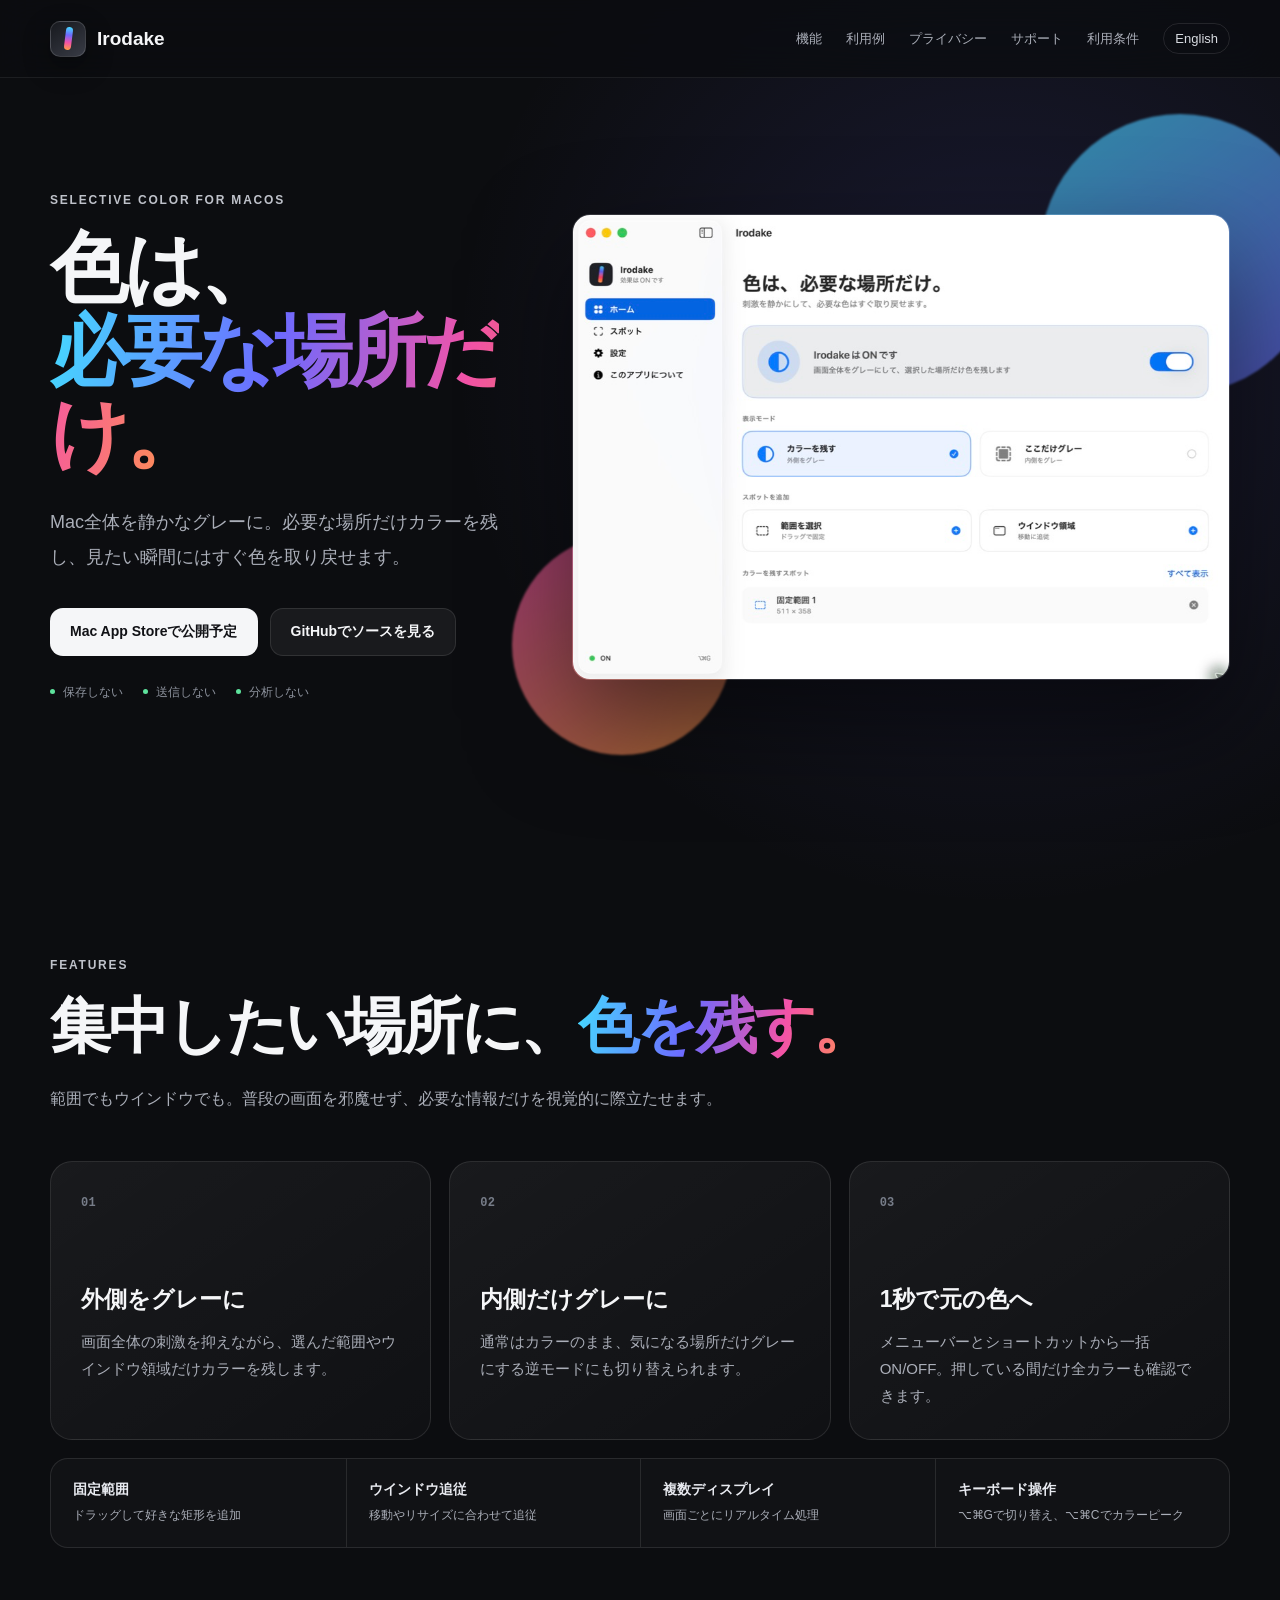
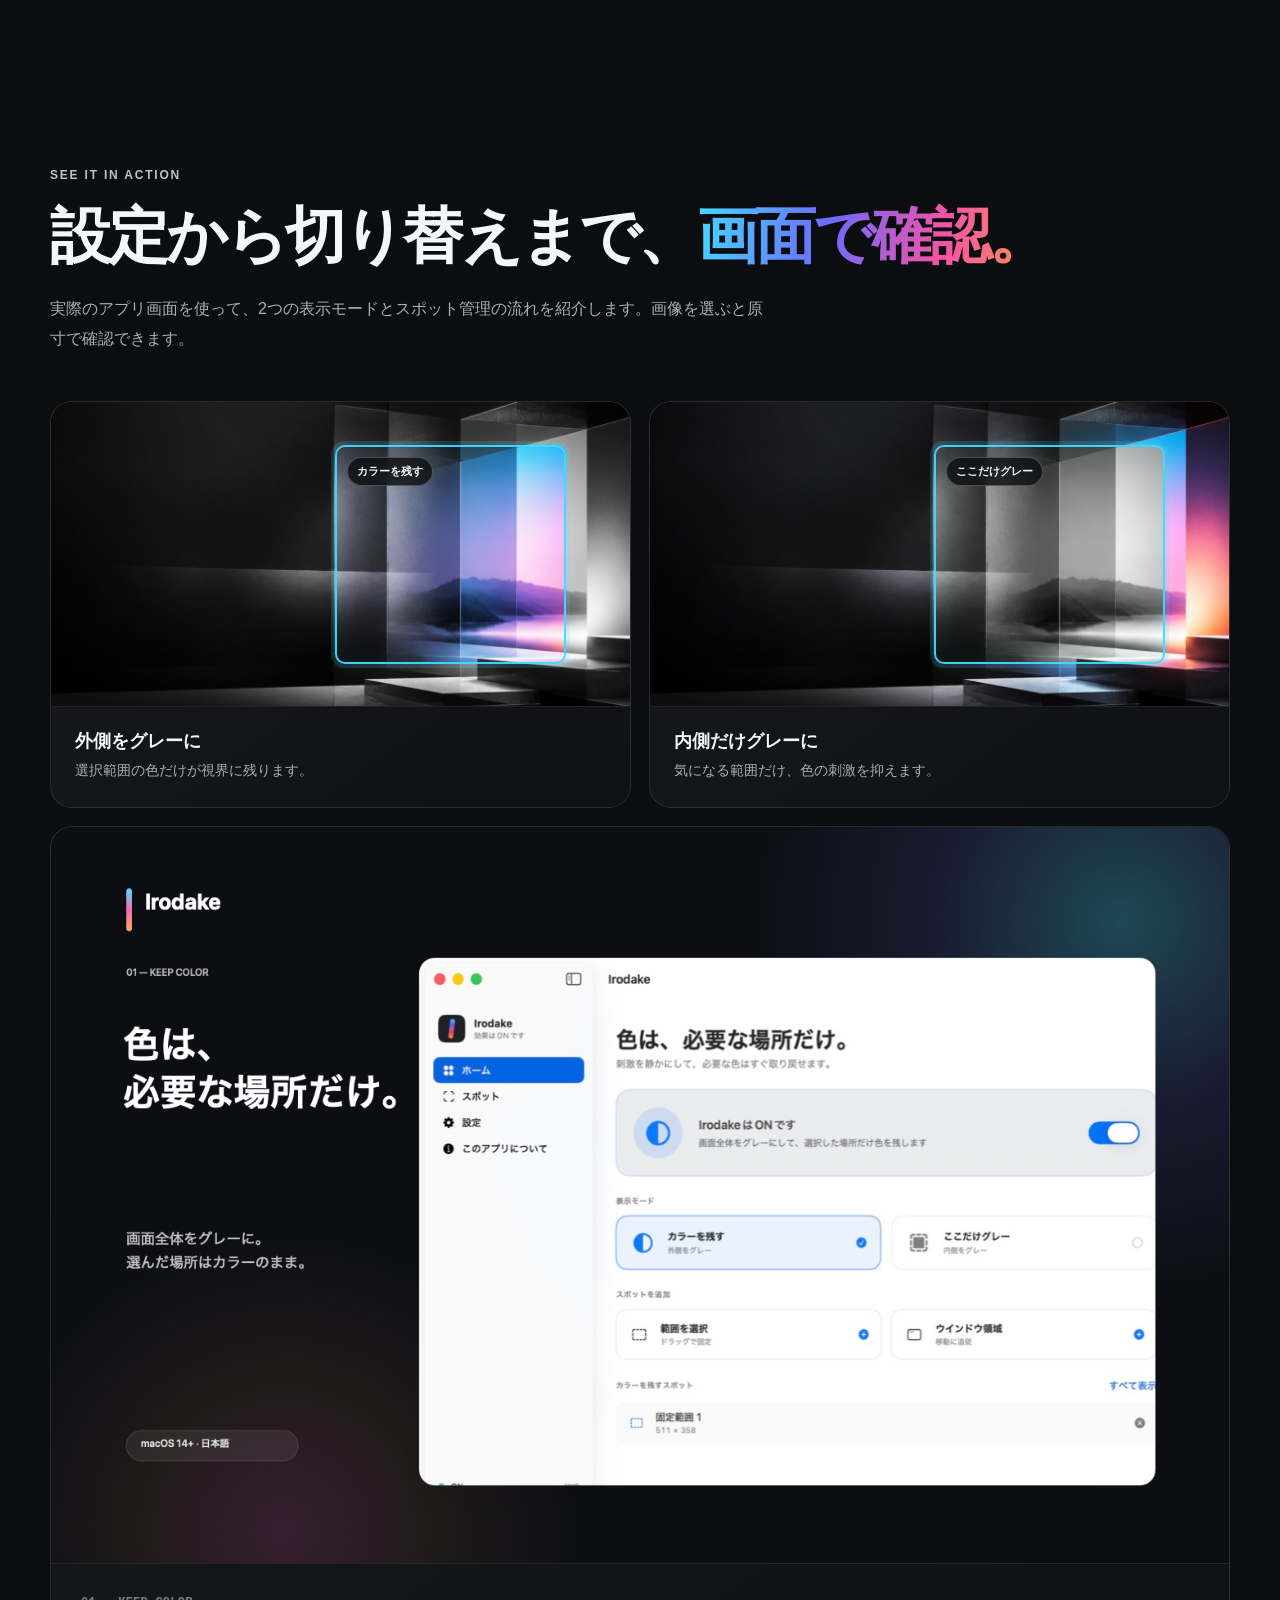
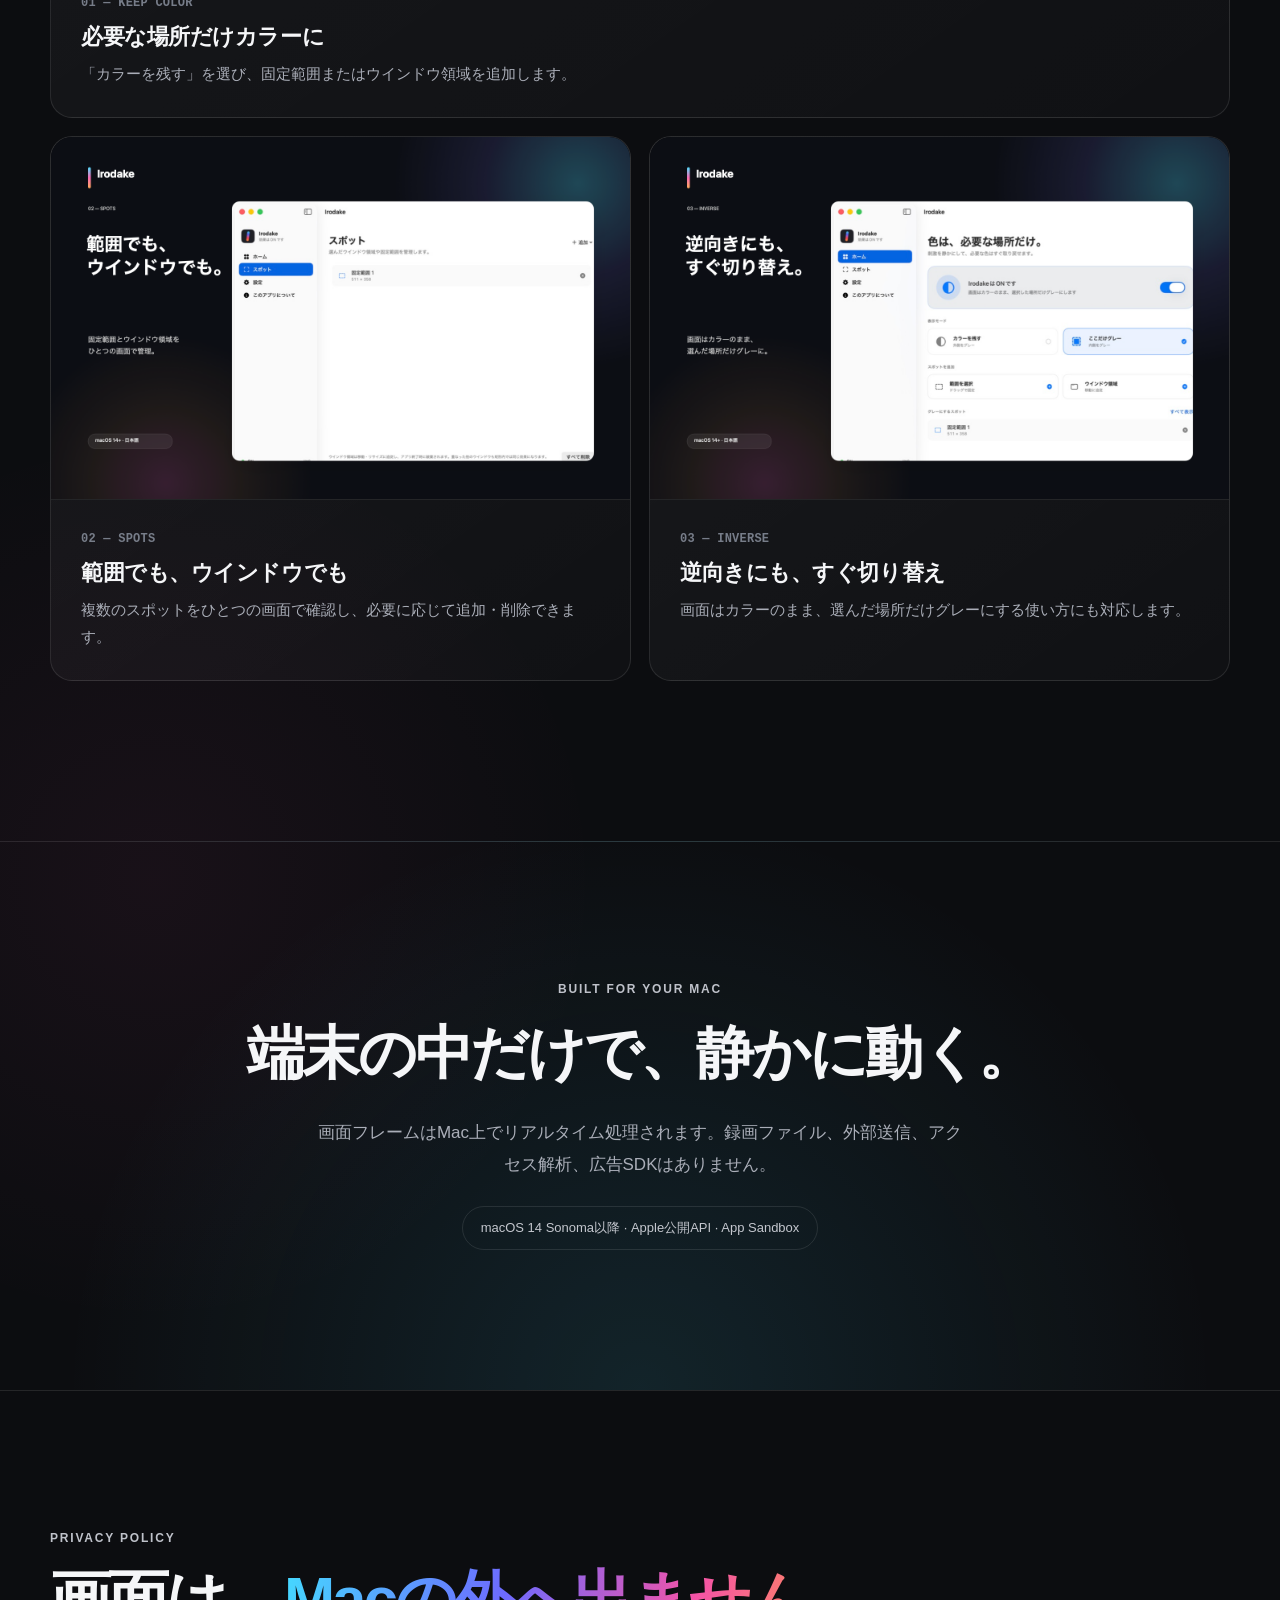
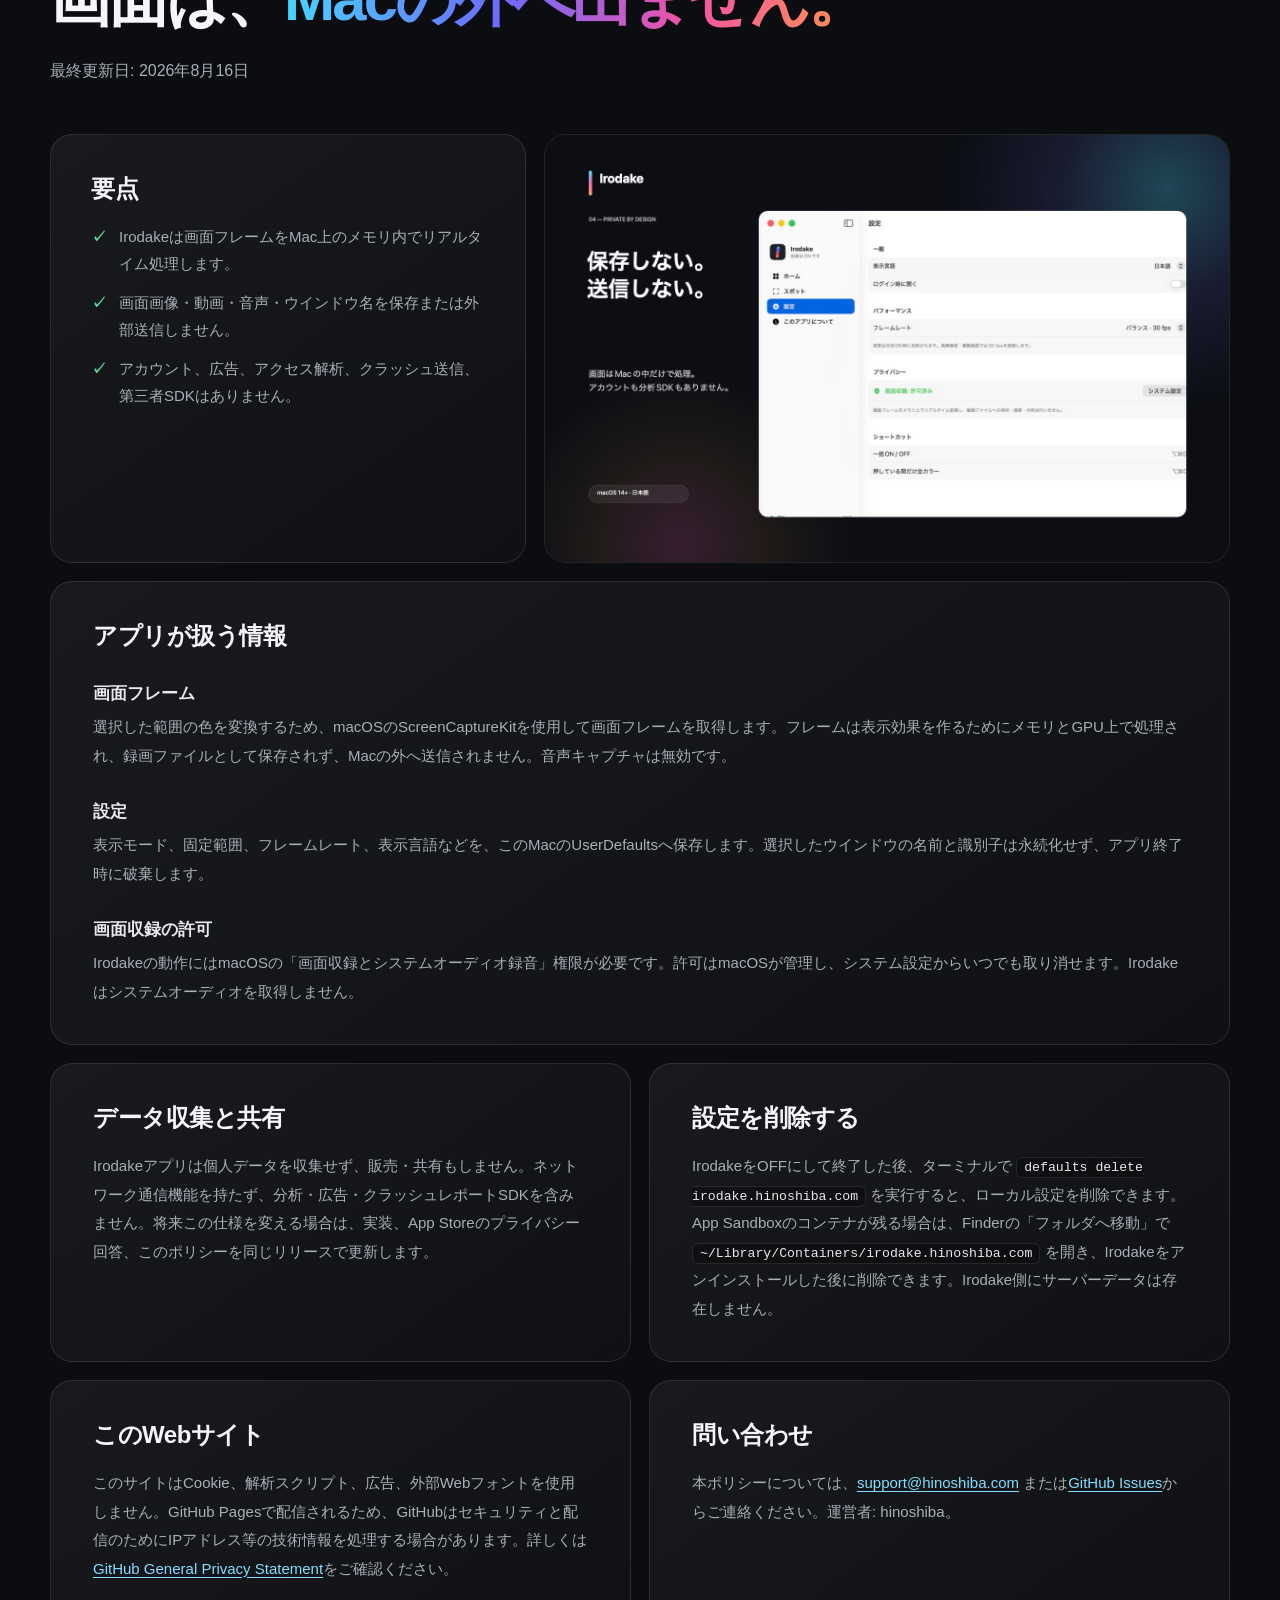
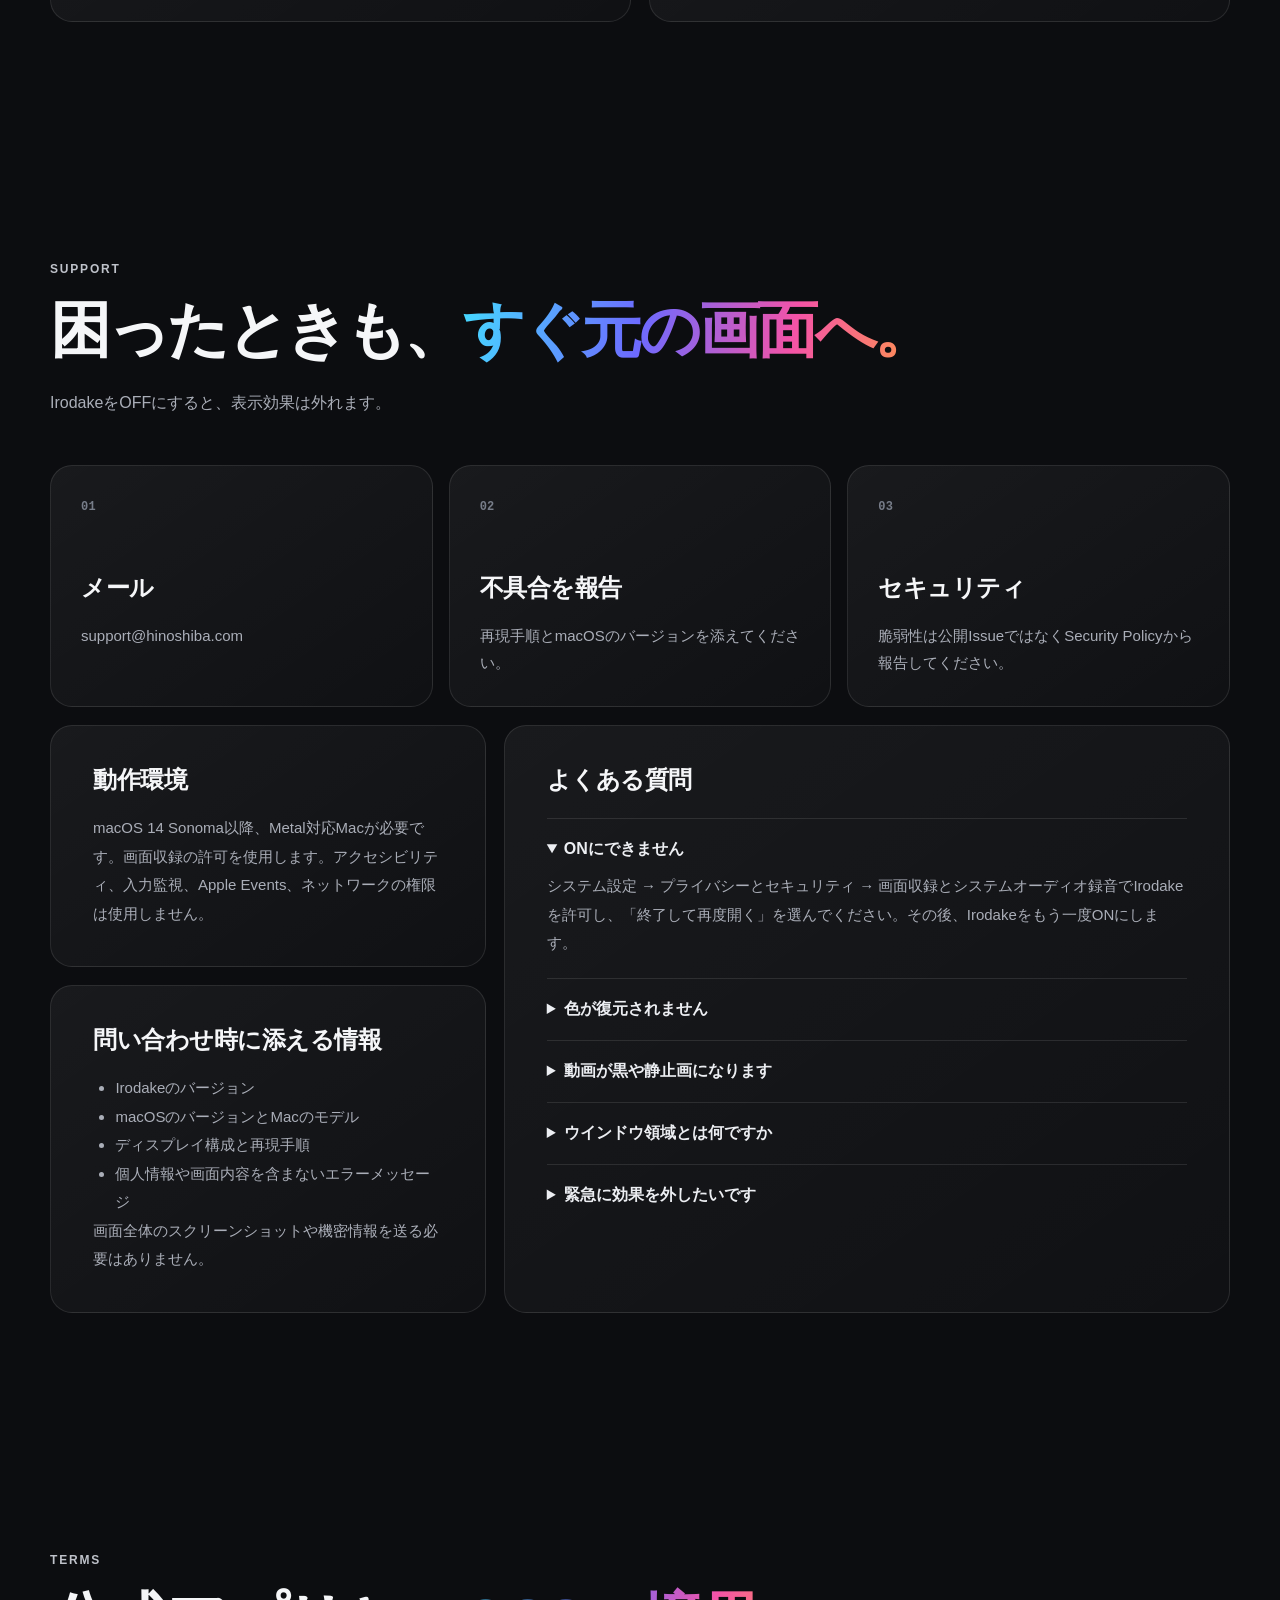
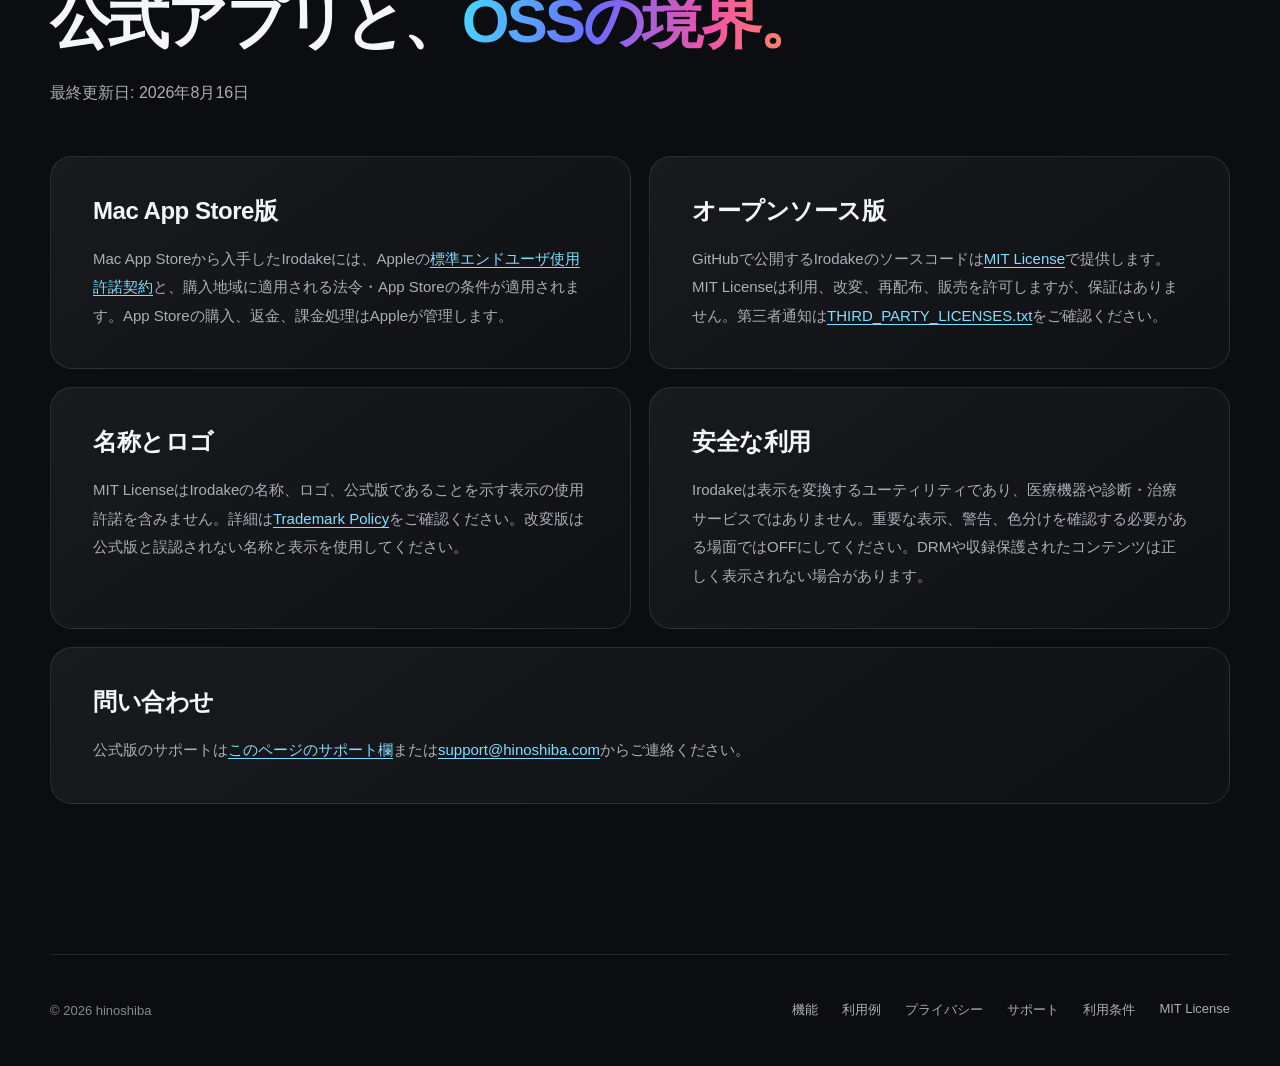
==== commit 8e416ddb: "fix: update app identifier and hero image ratio" ====
--- a/http_dist/index.html
+++ b/http_dist/index.html
@@ -180,7 +180,7 @@
         </section>
         <section>
           <h3>設定を削除する</h3>
-          <p>IrodakeをOFFにして終了した後、ターミナルで <code>defaults delete com.hinoshiba.irodake</code> を実行すると、ローカル設定を削除できます。Mac App Store版のコンテナが残る場合は、Finderの「フォルダへ移動」で <code>~/Library/Containers/com.hinoshiba.irodake</code> を開き、Irodakeをアンインストールした後に削除できます。Irodake側にサーバーデータは存在しません。</p>
+          <p>IrodakeをOFFにして終了した後、ターミナルで <code>defaults delete irodake.hinoshiba.com</code> を実行すると、ローカル設定を削除できます。App Sandboxのコンテナが残る場合は、Finderの「フォルダへ移動」で <code>~/Library/Containers/irodake.hinoshiba.com</code> を開き、Irodakeをアンインストールした後に削除できます。Irodake側にサーバーデータは存在しません。</p>
         </section>
         <section>
           <h3>このWebサイト</h3>
--- a/http_dist/assets/site.css
+++ b/http_dist/assets/site.css
@@ -174,6 +174,7 @@
   position: relative;
   z-index: 2;
   width: 100%;
+  height: auto;
   display: block;
   border: 1px solid rgba(255, 255, 255, 0.14);
   border-radius: 18px;
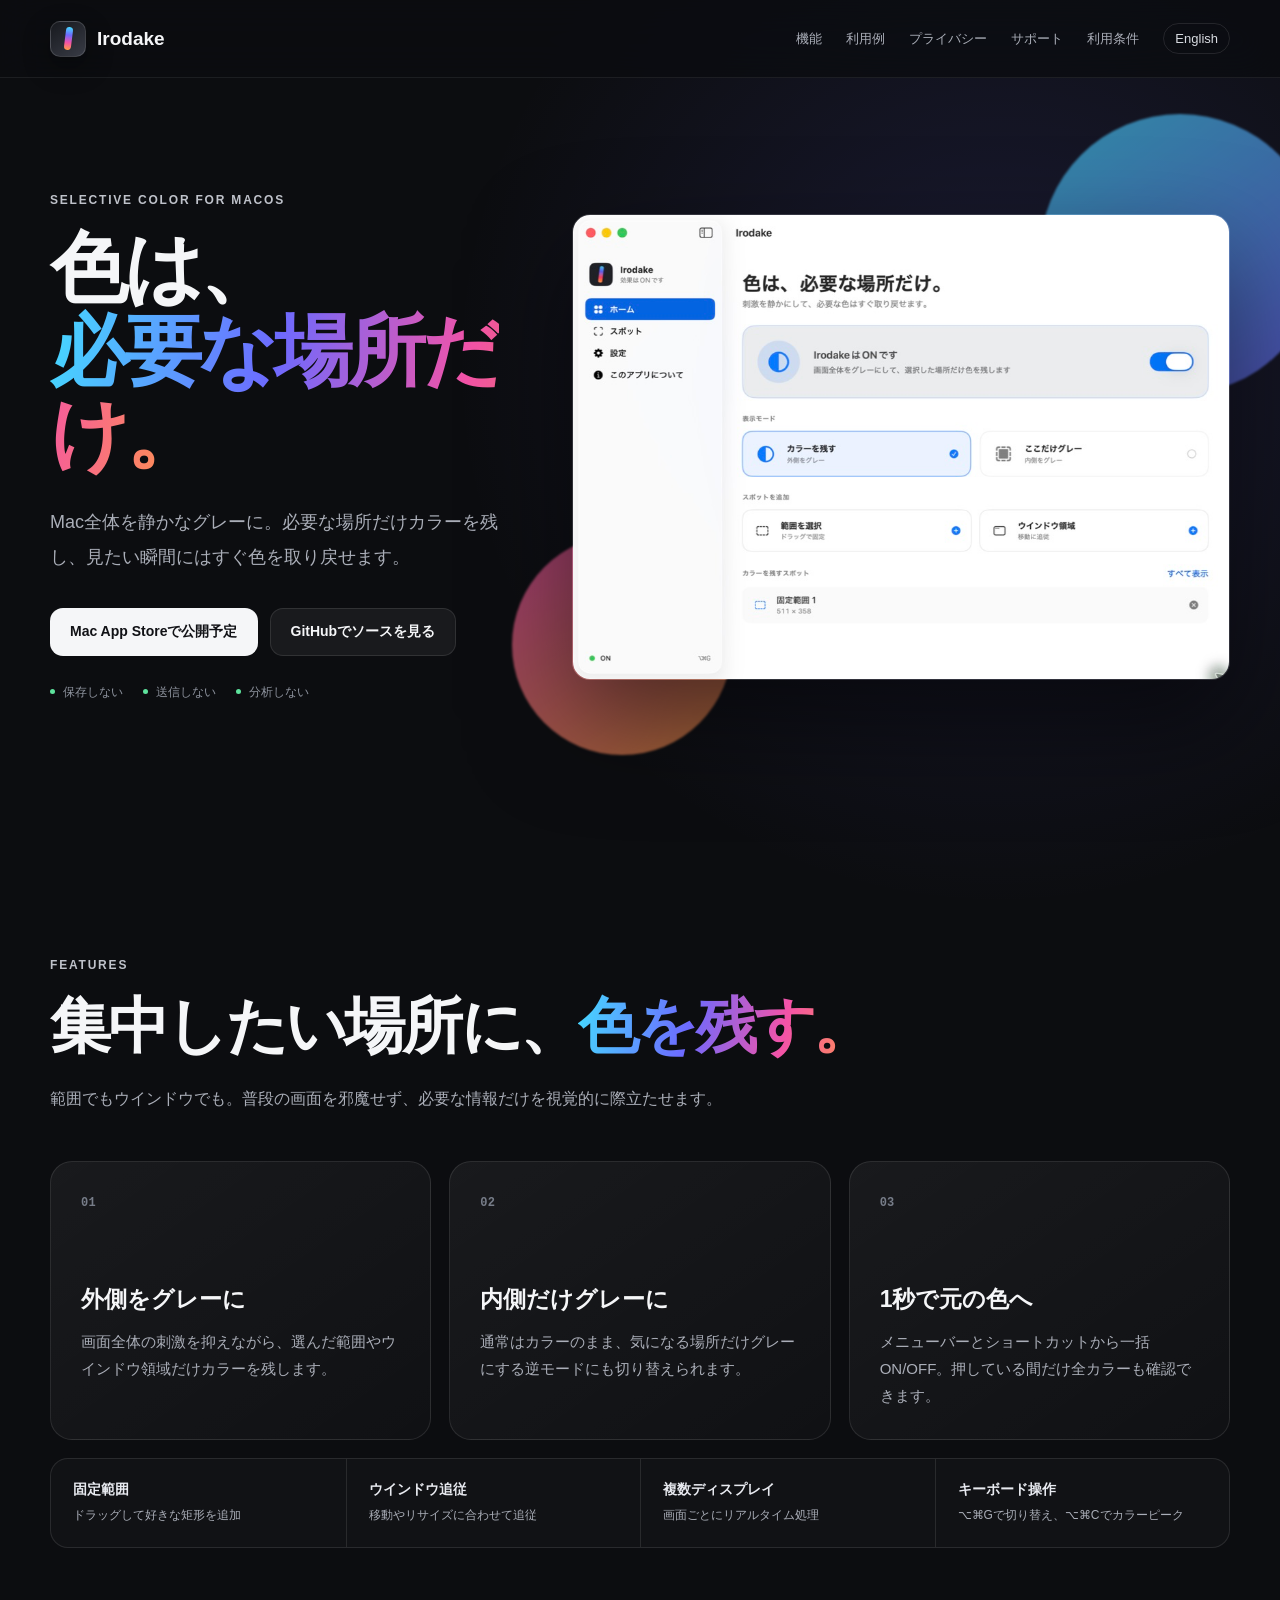
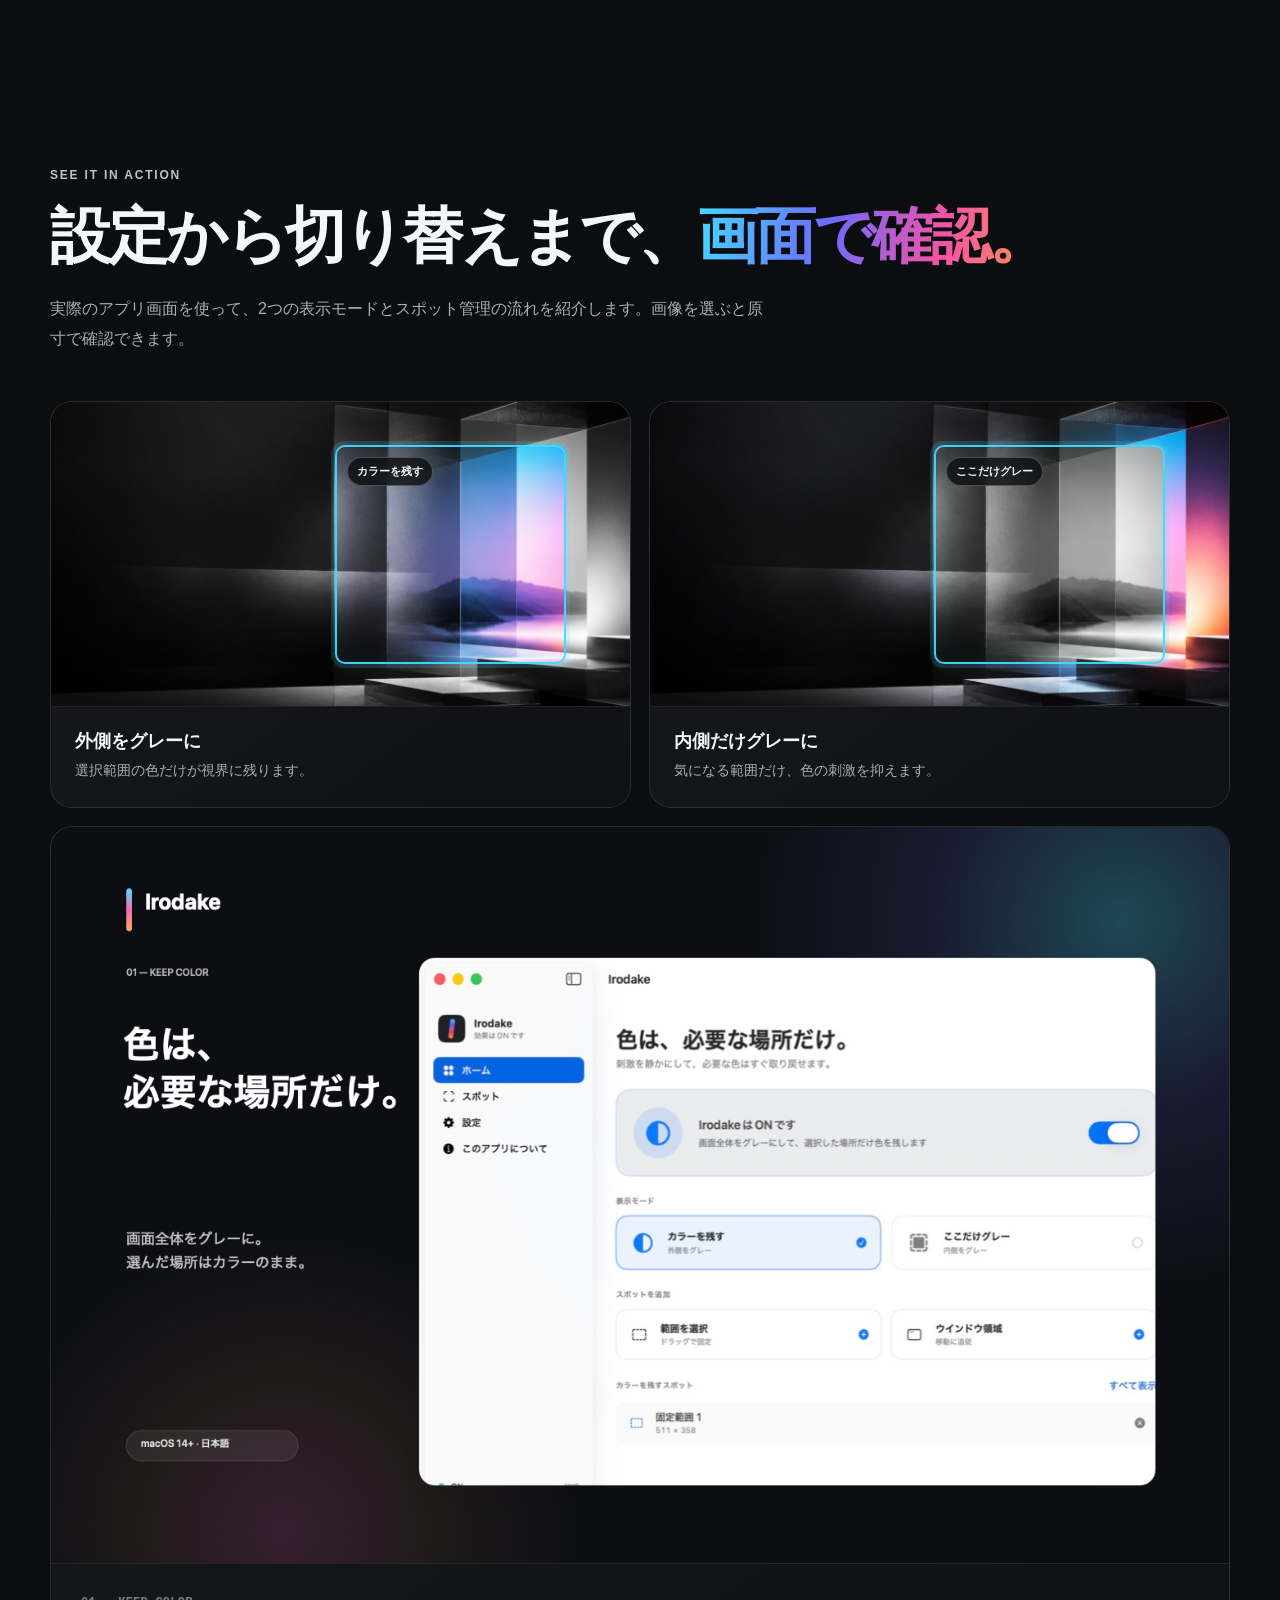
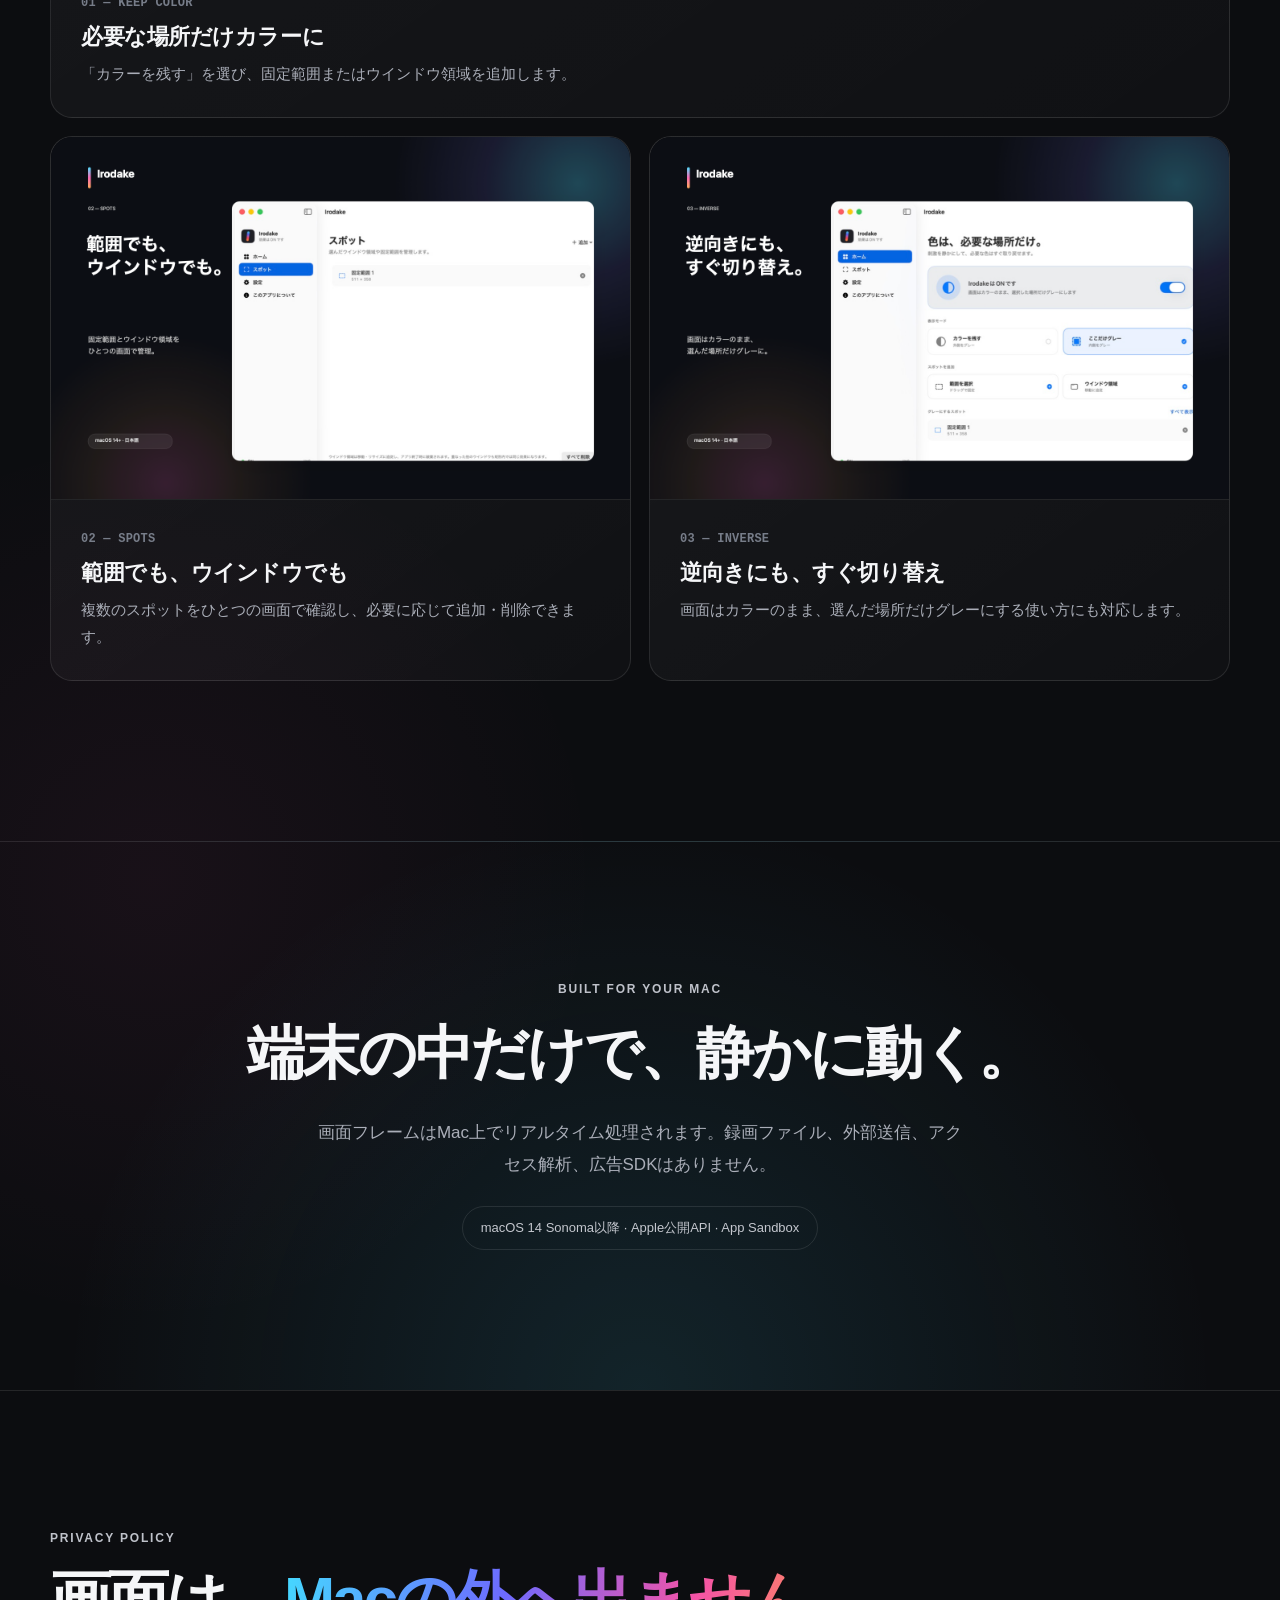
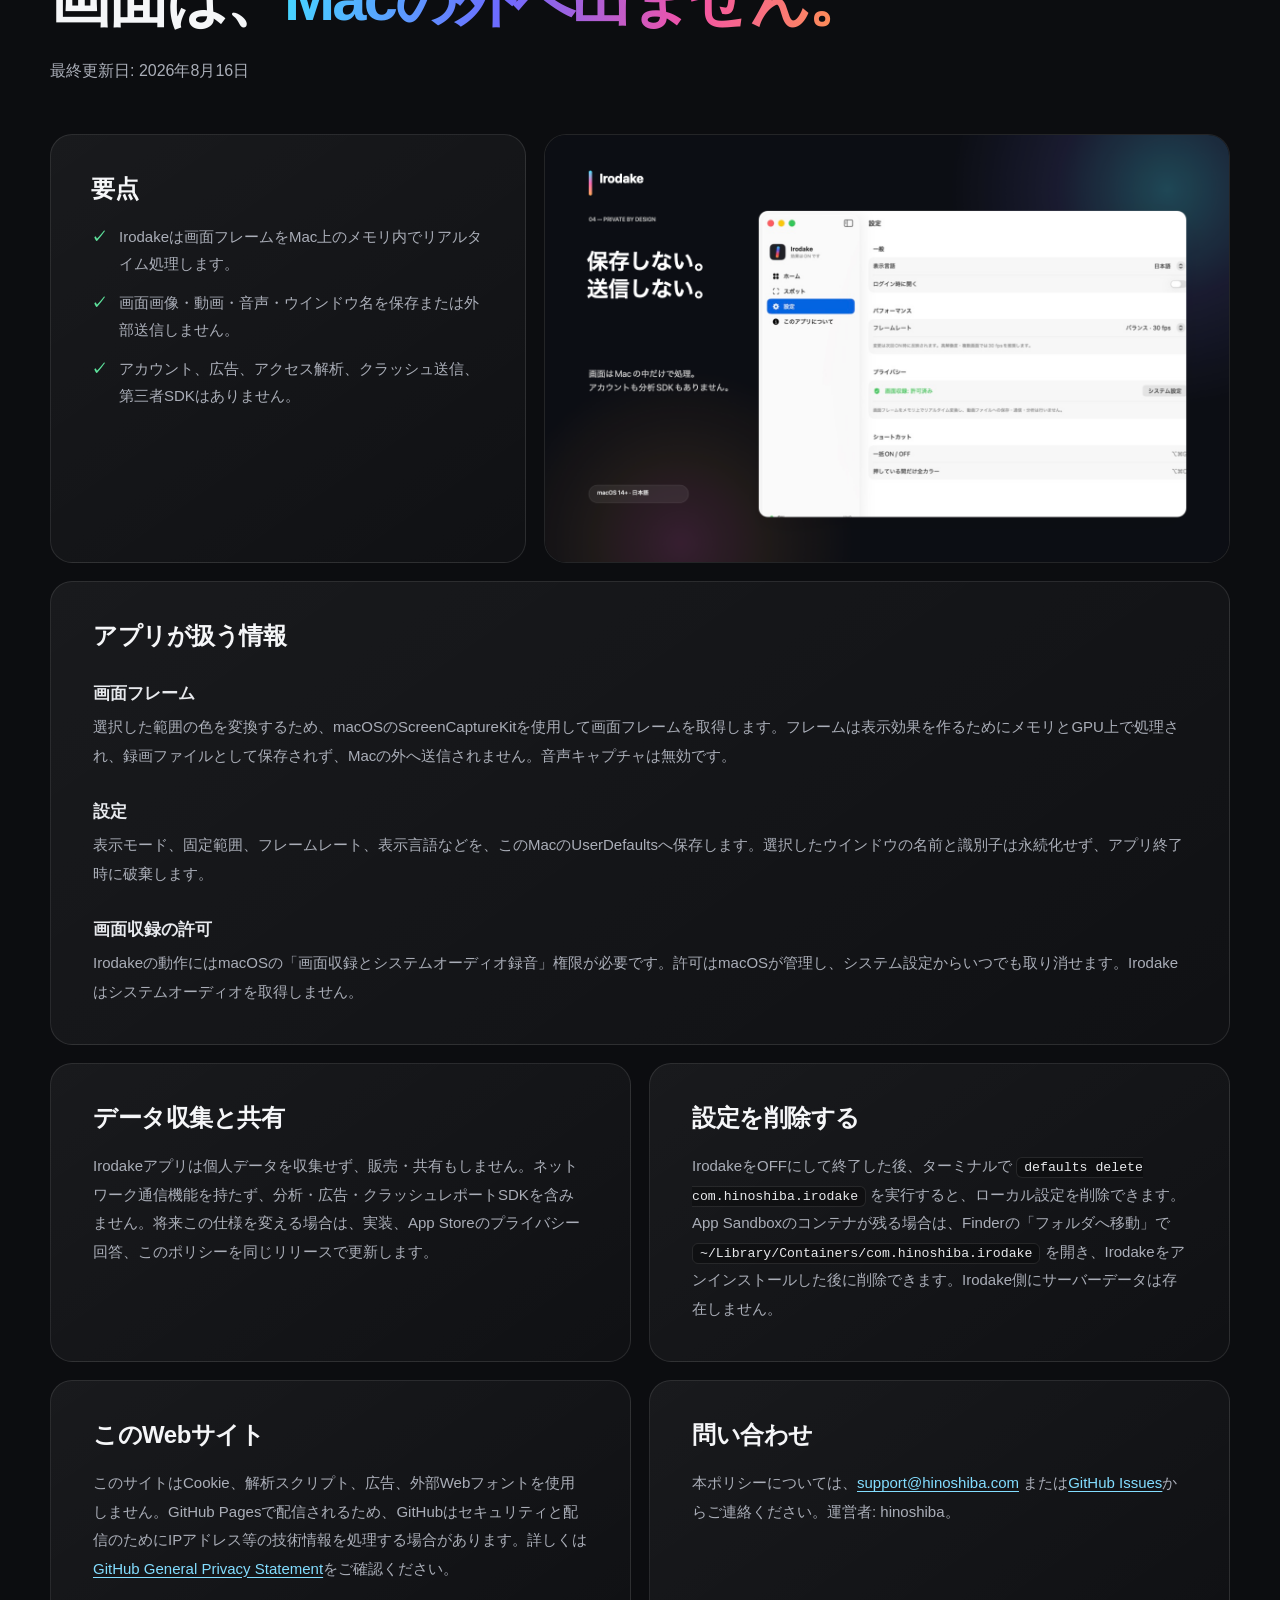
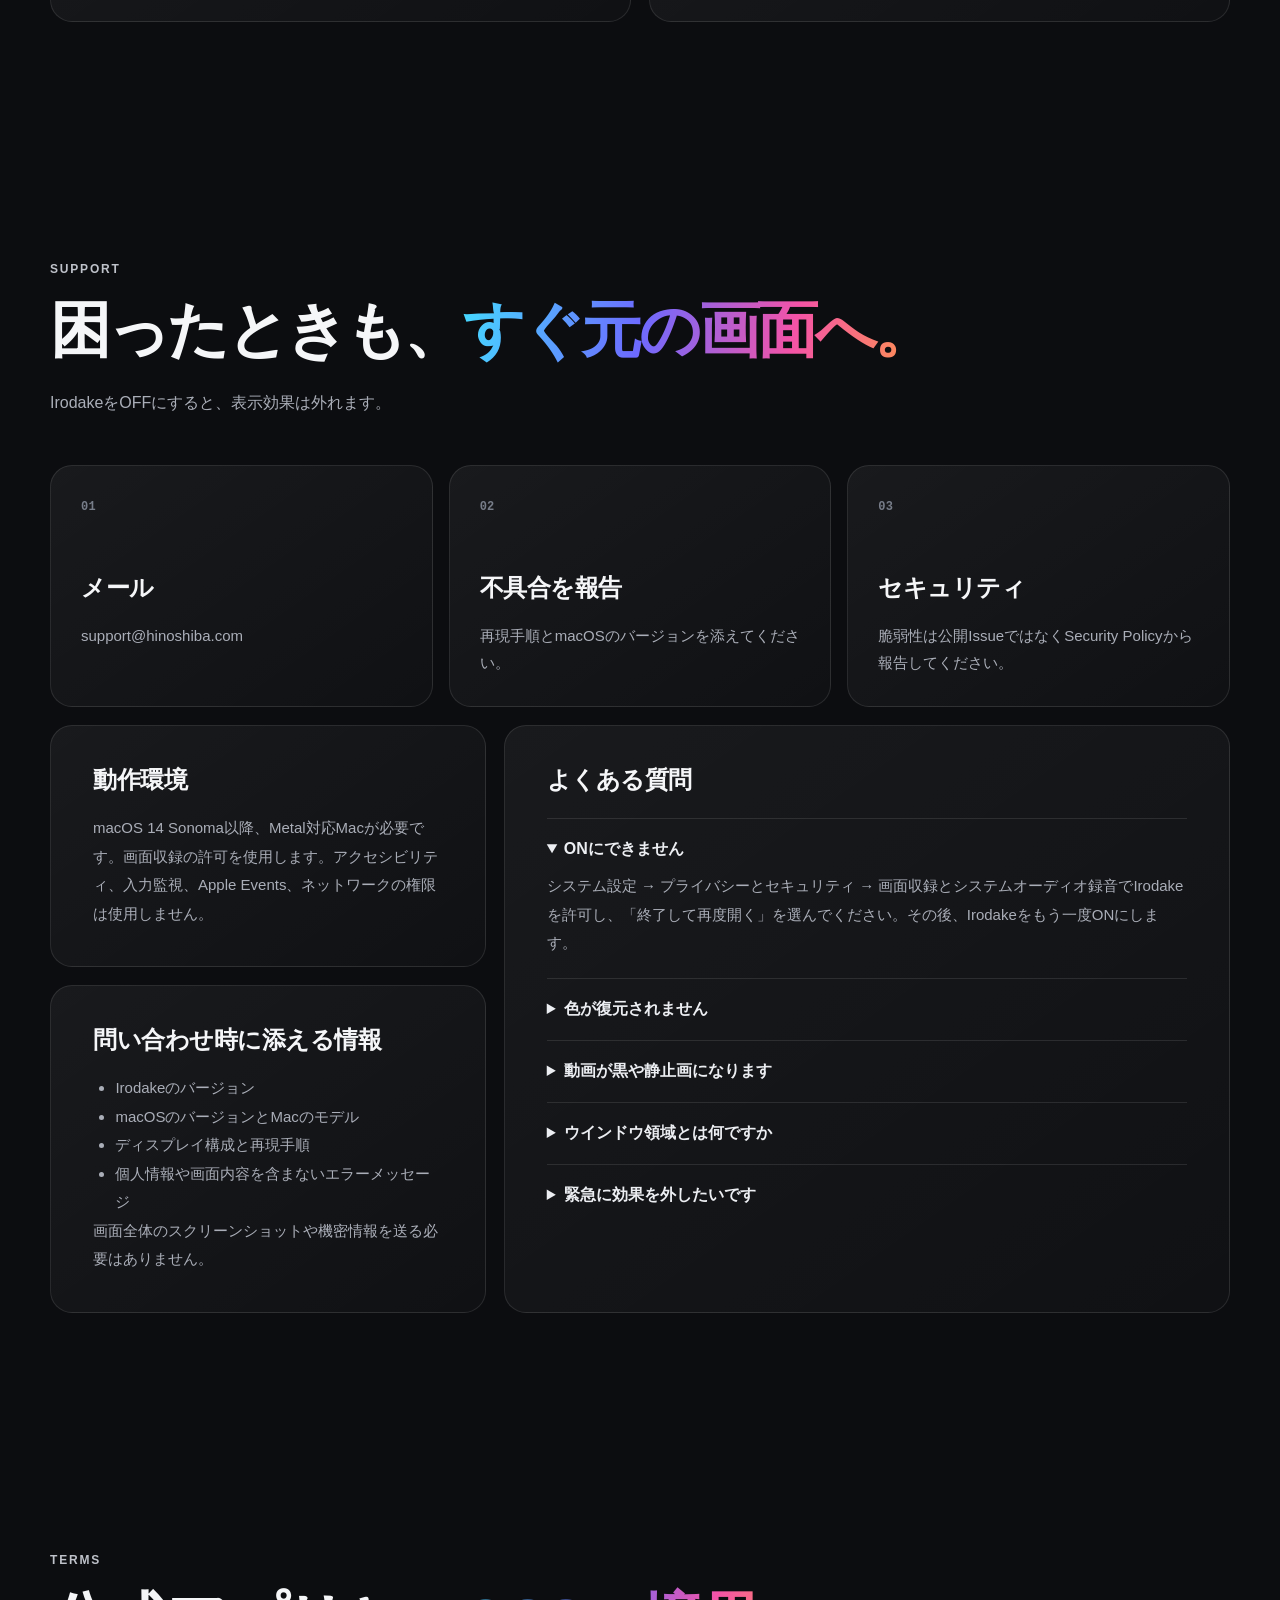
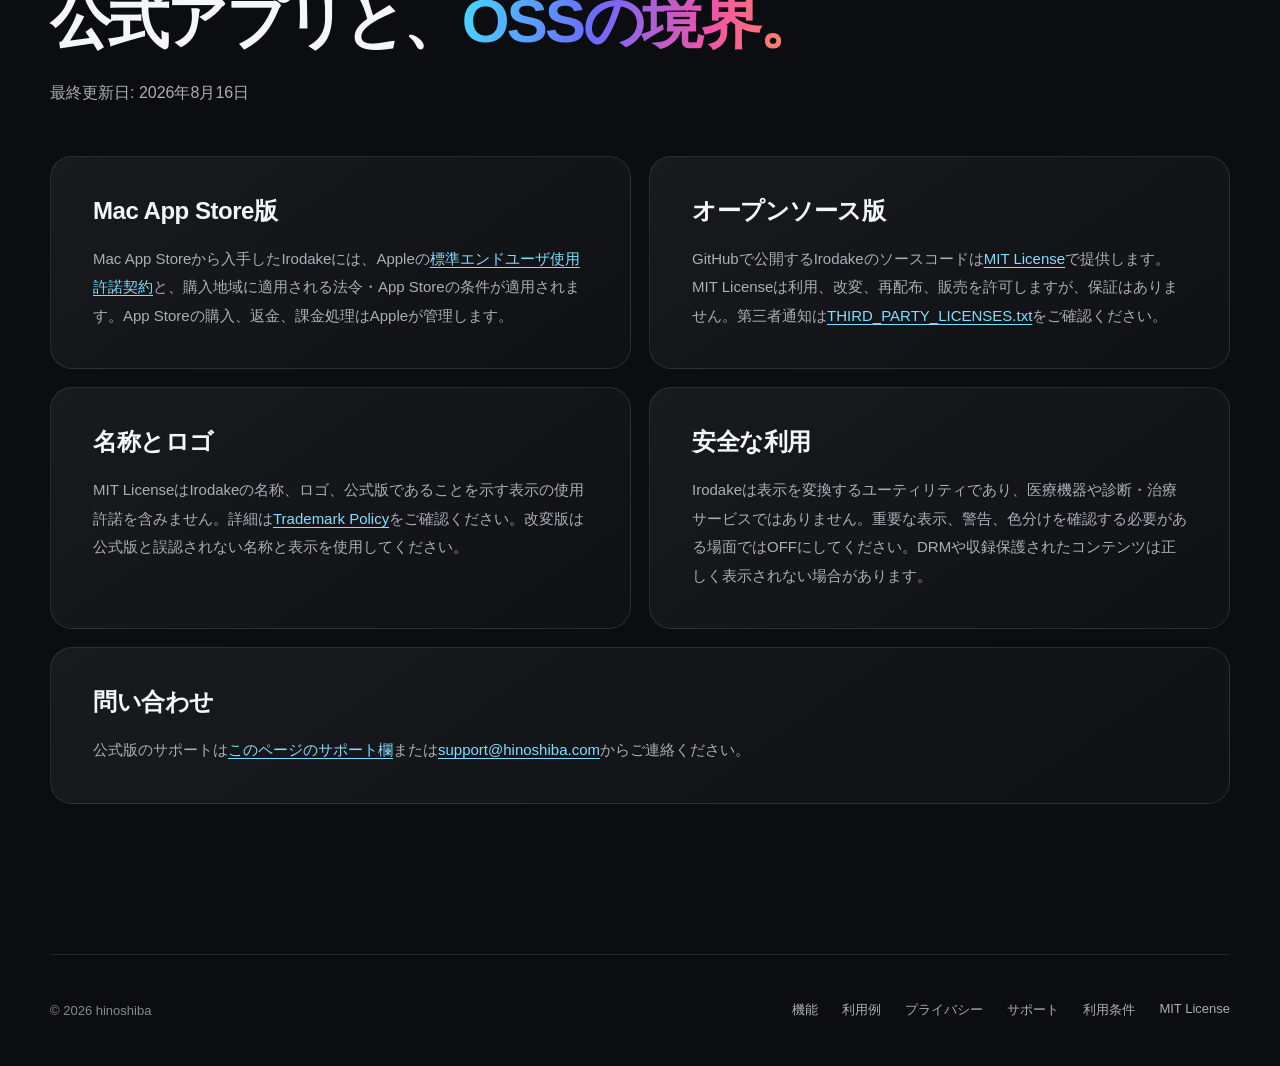
==== commit c253ef27: "release v0.1.2" ====
--- a/http_dist/index.html
+++ b/http_dist/index.html
@@ -180,7 +180,7 @@
         </section>
         <section>
           <h3>設定を削除する</h3>
-          <p>IrodakeをOFFにして終了した後、ターミナルで <code>defaults delete irodake.hinoshiba.com</code> を実行すると、ローカル設定を削除できます。App Sandboxのコンテナが残る場合は、Finderの「フォルダへ移動」で <code>~/Library/Containers/irodake.hinoshiba.com</code> を開き、Irodakeをアンインストールした後に削除できます。Irodake側にサーバーデータは存在しません。</p>
+          <p>IrodakeをOFFにして終了した後、ターミナルで <code>defaults delete com.hinoshiba.irodake</code> を実行すると、ローカル設定を削除できます。App Sandboxのコンテナが残る場合は、Finderの「フォルダへ移動」で <code>~/Library/Containers/com.hinoshiba.irodake</code> を開き、Irodakeをアンインストールした後に削除できます。Irodake側にサーバーデータは存在しません。</p>
         </section>
         <section>
           <h3>このWebサイト</h3>
